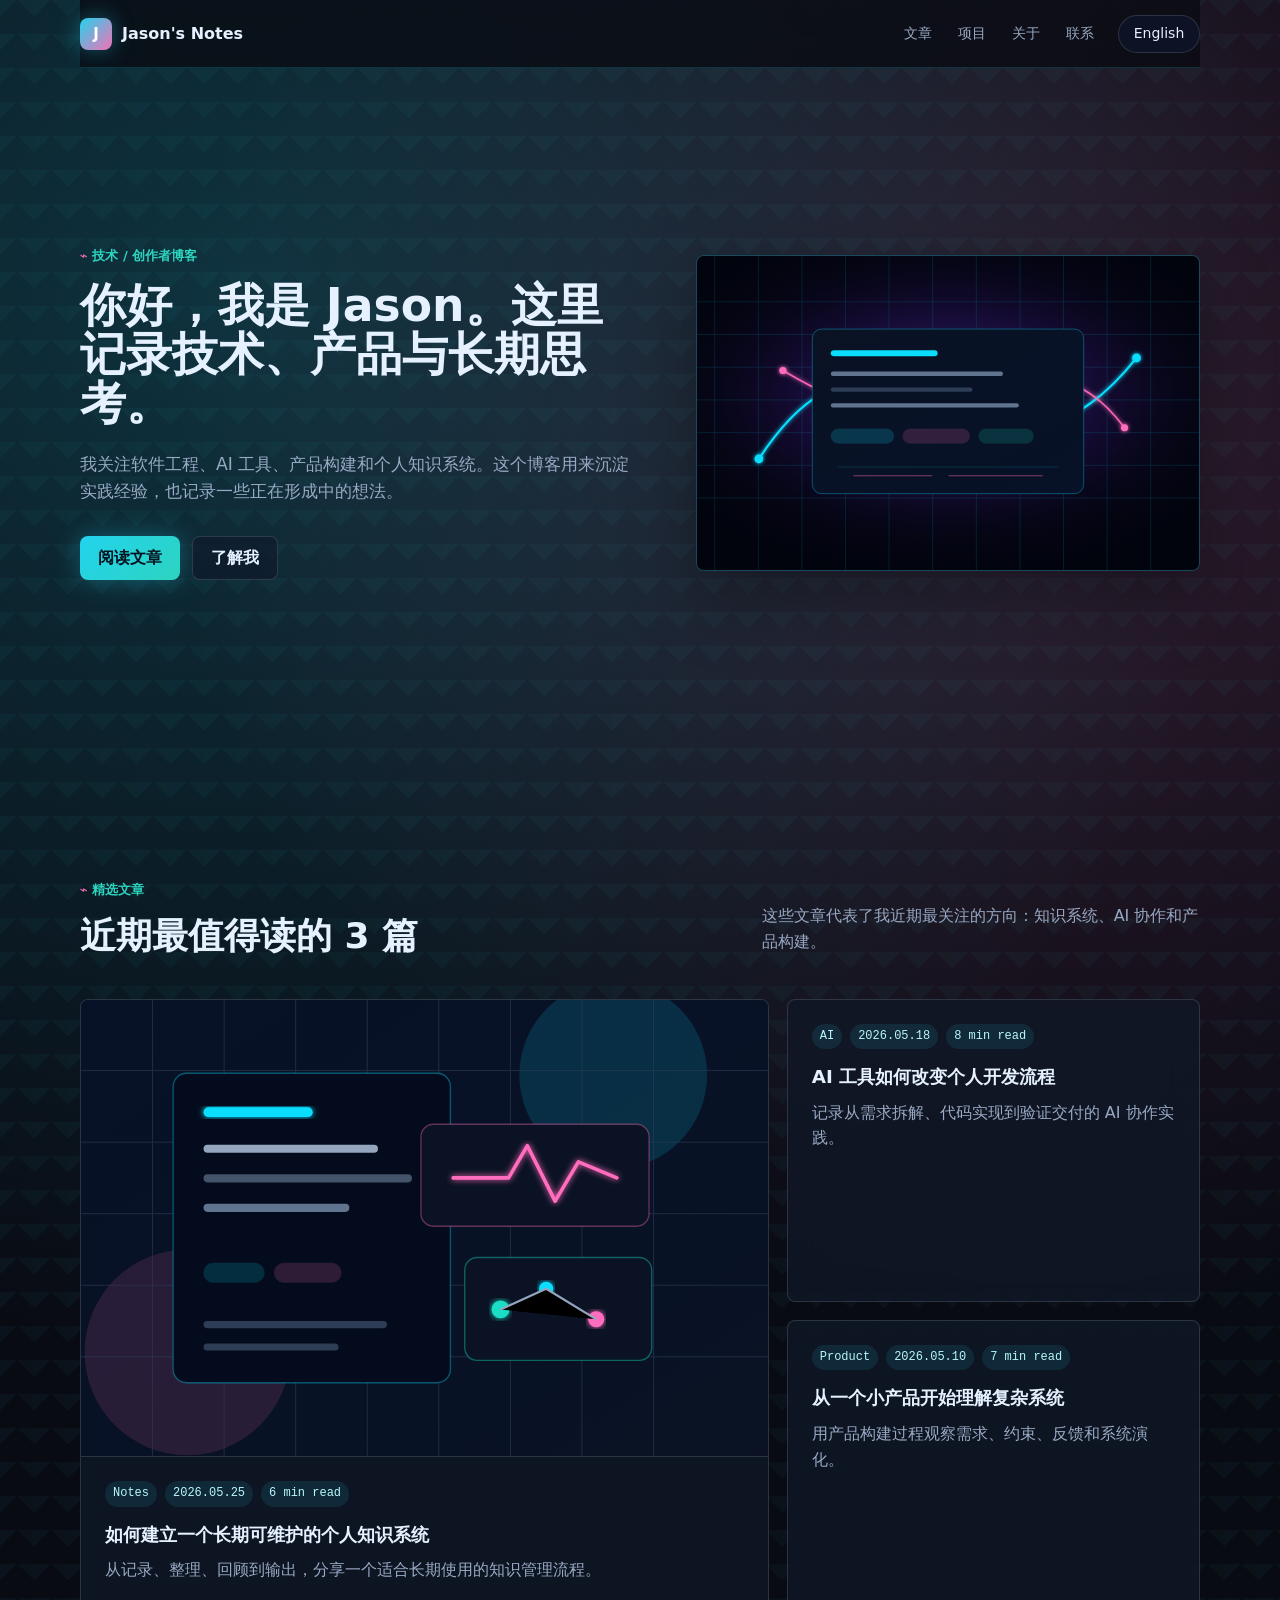
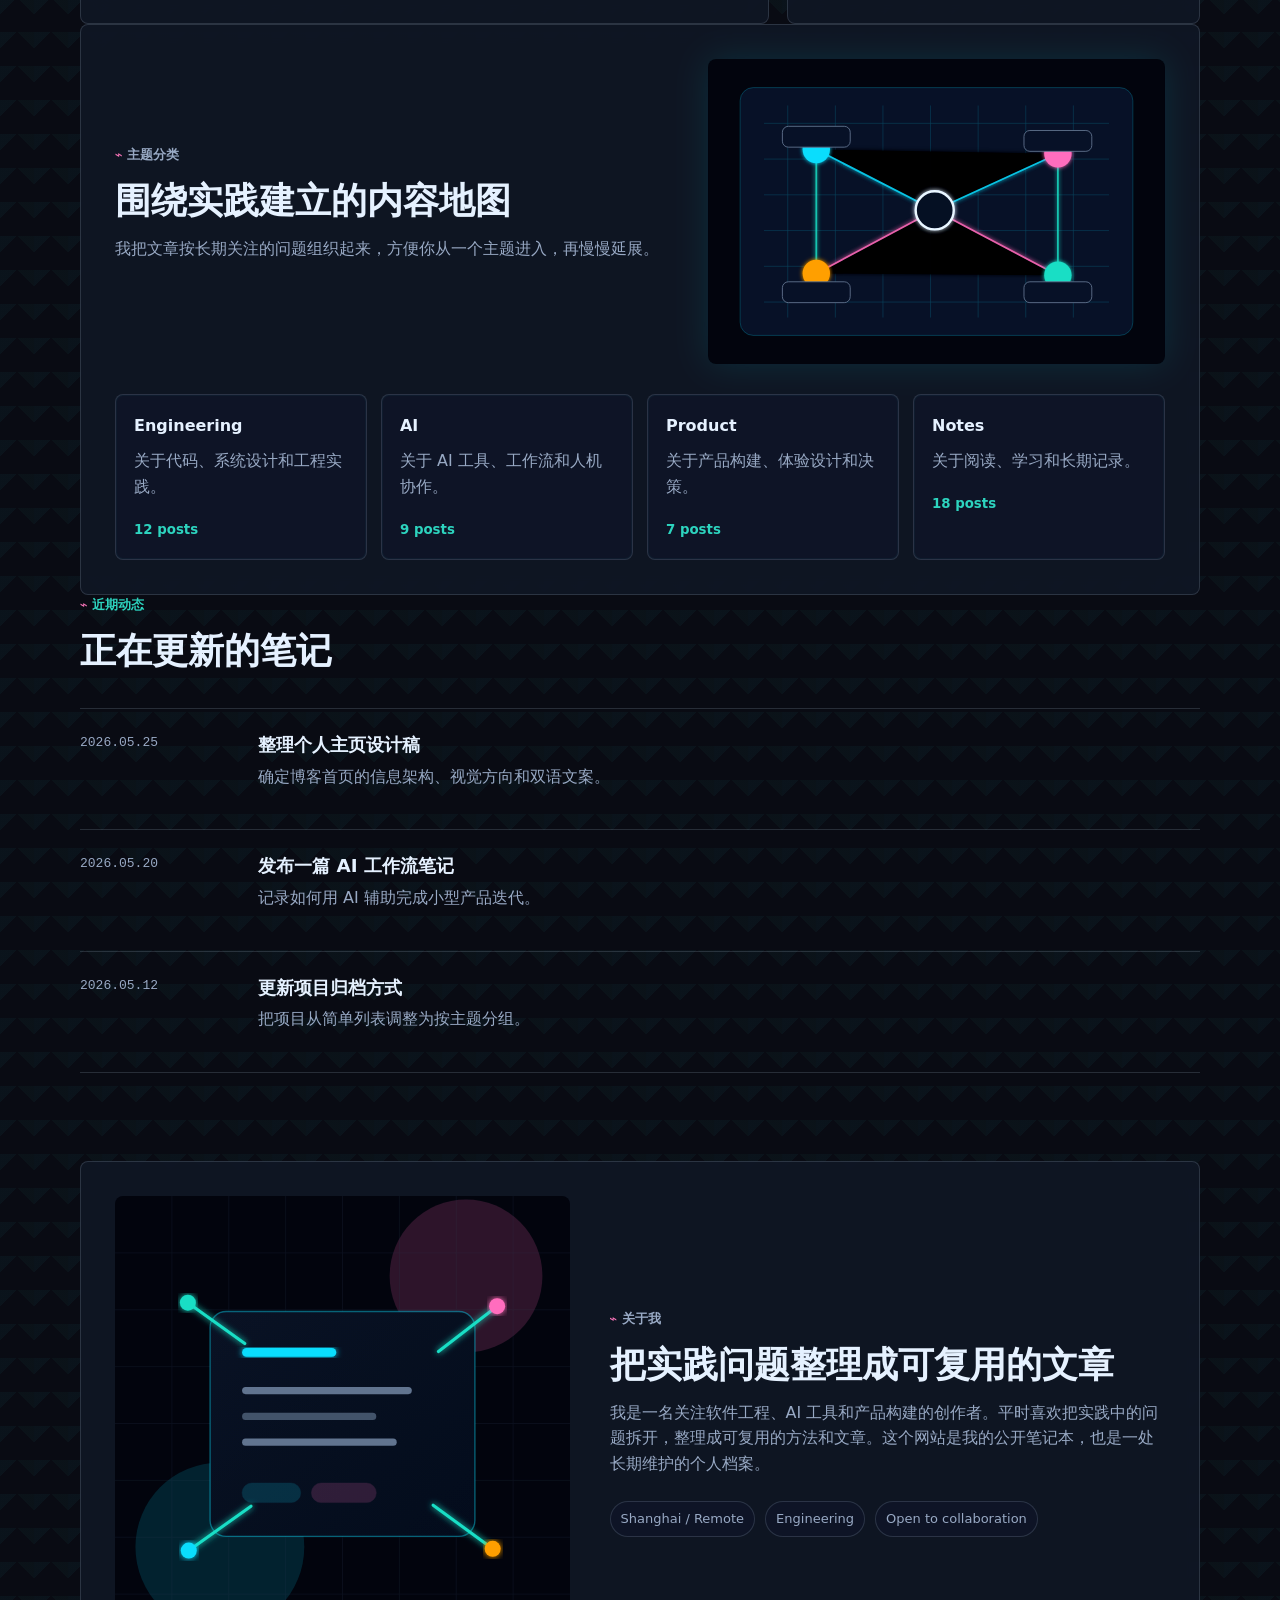
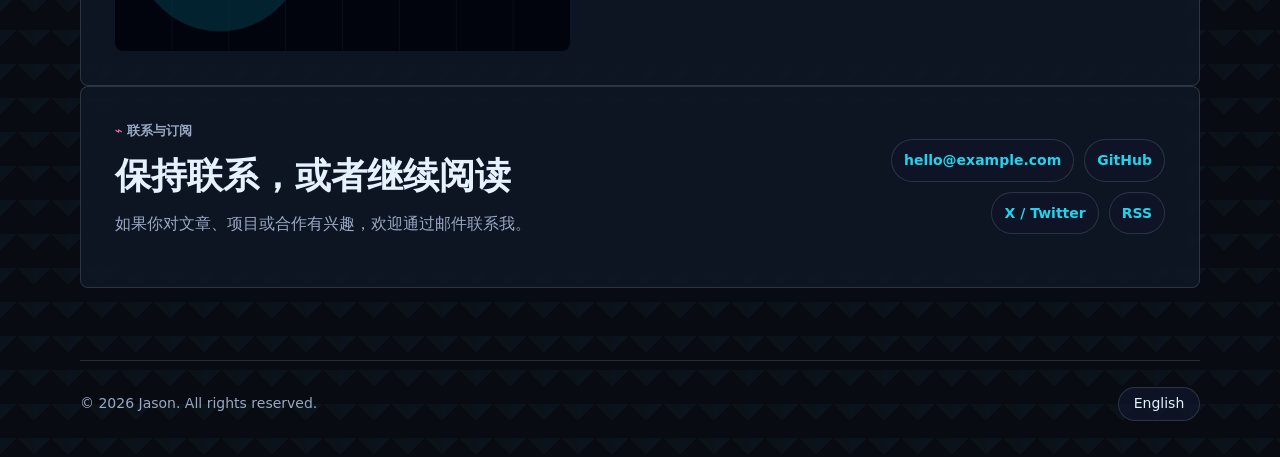
==== index.html @ bfe21d2a "Add personal homepage" ====
<!doctype html>
<html lang="zh-CN">
  <head>
    <meta charset="utf-8" />
    <meta name="viewport" content="width=device-width, initial-scale=1" />
    <title>Jason's Notes | 个人博客</title>
    <meta
      name="description"
      content="Jason's Notes 是一个关于软件工程、AI 工具、产品构建和长期思考的个人博客。"
    />
    <link rel="stylesheet" href="styles.css" />
  </head>
  <body>
    <header class="site-header">
      <a class="brand" href="#top" aria-label="Jason's Notes">
        <span class="brand-mark">J</span>
        <span>Jason's Notes</span>
      </a>

      <nav class="nav" aria-label="Primary navigation">
        <a href="#posts" data-i18n="nav.posts">文章</a>
        <a href="#projects" data-i18n="nav.projects">项目</a>
        <a href="#about" data-i18n="nav.about">关于</a>
        <a href="#contact" data-i18n="nav.contact">联系</a>
      </nav>

      <div class="header-actions">
        <button class="language-switch" type="button" data-language-toggle>English</button>
        <button class="menu-toggle" type="button" aria-label="Open menu" aria-expanded="false" data-menu-toggle>
          <span></span>
          <span></span>
        </button>
      </div>
    </header>

    <main id="top">
      <section class="hero section">
        <div class="hero-copy">
          <p class="eyebrow" data-i18n="hero.eyebrow">技术 / 创作者博客</p>
          <h1 data-i18n="hero.title">你好，我是 Jason。这里记录技术、产品与长期思考。</h1>
          <p class="hero-description" data-i18n="hero.description">
            我关注软件工程、AI 工具、产品构建和个人知识系统。这个博客用来沉淀实践经验，也记录一些正在形成中的想法。
          </p>
          <div class="hero-actions">
            <a class="button primary" href="#posts" data-i18n="hero.primary">阅读文章</a>
            <a class="button secondary" href="#about" data-i18n="hero.secondary">了解我</a>
          </div>
        </div>
        <figure class="hero-media">
          <img src="assets/images/blog-hero.svg" alt="" />
        </figure>
      </section>

      <section class="section section-heading" id="posts">
        <div>
          <p class="eyebrow" data-i18n="posts.eyebrow">精选文章</p>
          <h2 data-i18n="posts.title">近期最值得读的 3 篇</h2>
        </div>
        <p data-i18n="posts.description">
          这些文章代表了我近期最关注的方向：知识系统、AI 协作和产品构建。
        </p>
      </section>

      <section class="featured-grid" aria-label="Featured posts">
        <article class="post-card post-card-large">
          <img src="assets/images/featured-posts.svg" alt="" />
          <div class="post-content">
            <div class="post-meta">
              <span>Notes</span>
              <span>2026.05.25</span>
              <span>6 min read</span>
            </div>
            <h3 data-i18n="post.one.title">如何建立一个长期可维护的个人知识系统</h3>
            <p data-i18n="post.one.description">
              从记录、整理、回顾到输出，分享一个适合长期使用的知识管理流程。
            </p>
          </div>
        </article>

        <article class="post-card">
          <div class="post-content">
            <div class="post-meta">
              <span>AI</span>
              <span>2026.05.18</span>
              <span>8 min read</span>
            </div>
            <h3 data-i18n="post.two.title">AI 工具如何改变个人开发流程</h3>
            <p data-i18n="post.two.description">
              记录从需求拆解、代码实现到验证交付的 AI 协作实践。
            </p>
          </div>
        </article>

        <article class="post-card">
          <div class="post-content">
            <div class="post-meta">
              <span>Product</span>
              <span>2026.05.10</span>
              <span>7 min read</span>
            </div>
            <h3 data-i18n="post.three.title">从一个小产品开始理解复杂系统</h3>
            <p data-i18n="post.three.description">
              用产品构建过程观察需求、约束、反馈和系统演化。
            </p>
          </div>
        </article>
      </section>

      <section class="topics section" id="projects">
        <div class="topics-copy">
          <p class="eyebrow" data-i18n="topics.eyebrow">主题分类</p>
          <h2 data-i18n="topics.title">围绕实践建立的内容地图</h2>
          <p data-i18n="topics.description">
            我把文章按长期关注的问题组织起来，方便你从一个主题进入，再慢慢延展。
          </p>
        </div>
        <img class="topics-visual" src="assets/images/topic-grid.svg" alt="" />
        <div class="topic-list">
          <a class="topic-item" href="#">
            <span>Engineering</span>
            <p data-i18n="topic.engineering">关于代码、系统设计和工程实践。</p>
            <small>12 posts</small>
          </a>
          <a class="topic-item" href="#">
            <span>AI</span>
            <p data-i18n="topic.ai">关于 AI 工具、工作流和人机协作。</p>
            <small>9 posts</small>
          </a>
          <a class="topic-item" href="#">
            <span>Product</span>
            <p data-i18n="topic.product">关于产品构建、体验设计和决策。</p>
            <small>7 posts</small>
          </a>
          <a class="topic-item" href="#">
            <span>Notes</span>
            <p data-i18n="topic.notes">关于阅读、学习和长期记录。</p>
            <small>18 posts</small>
          </a>
        </div>
      </section>

      <section class="updates section">
        <div class="section-heading compact">
          <div>
            <p class="eyebrow" data-i18n="updates.eyebrow">近期动态</p>
            <h2 data-i18n="updates.title">正在更新的笔记</h2>
          </div>
        </div>
        <div class="timeline">
          <article>
            <time>2026.05.25</time>
            <div>
              <h3 data-i18n="update.one.title">整理个人主页设计稿</h3>
              <p data-i18n="update.one.description">确定博客首页的信息架构、视觉方向和双语文案。</p>
            </div>
          </article>
          <article>
            <time>2026.05.20</time>
            <div>
              <h3 data-i18n="update.two.title">发布一篇 AI 工作流笔记</h3>
              <p data-i18n="update.two.description">记录如何用 AI 辅助完成小型产品迭代。</p>
            </div>
          </article>
          <article>
            <time>2026.05.12</time>
            <div>
              <h3 data-i18n="update.three.title">更新项目归档方式</h3>
              <p data-i18n="update.three.description">把项目从简单列表调整为按主题分组。</p>
            </div>
          </article>
        </div>
      </section>

      <section class="about section" id="about">
        <img src="assets/images/about-workspace.svg" alt="" />
        <div class="about-copy">
          <p class="eyebrow" data-i18n="about.eyebrow">关于我</p>
          <h2 data-i18n="about.title">把实践问题整理成可复用的文章</h2>
          <p data-i18n="about.description">
            我是一名关注软件工程、AI 工具和产品构建的创作者。平时喜欢把实践中的问题拆开，整理成可复用的方法和文章。这个网站是我的公开笔记本，也是一处长期维护的个人档案。
          </p>
          <div class="status-list">
            <span>Shanghai / Remote</span>
            <span>Engineering</span>
            <span>Open to collaboration</span>
          </div>
        </div>
      </section>

      <section class="contact section" id="contact">
        <div>
          <p class="eyebrow" data-i18n="contact.eyebrow">联系与订阅</p>
          <h2 data-i18n="contact.title">保持联系，或者继续阅读</h2>
          <p data-i18n="contact.description">
            如果你对文章、项目或合作有兴趣，欢迎通过邮件联系我。
          </p>
        </div>
        <div class="contact-links">
          <a href="mailto:hello@example.com">hello@example.com</a>
          <a href="https://github.com/username">GitHub</a>
          <a href="https://x.com/username">X / Twitter</a>
          <a href="/feed.xml">RSS</a>
        </div>
      </section>
    </main>

    <footer class="site-footer">
      <span>© 2026 Jason. All rights reserved.</span>
      <button class="language-switch footer-language" type="button" data-language-toggle>English</button>
    </footer>

    <script src="script.js"></script>
  </body>
</html>
---- styles.css ----
:root {
  color-scheme: light;
  --bg: #090b13;
  --surface: rgba(17, 24, 39, 0.82);
  --surface-solid: #111827;
  --surface-soft: rgba(20, 184, 166, 0.1);
  --text: #e5f1ff;
  --muted: #98a9c4;
  --line: rgba(148, 163, 184, 0.22);
  --accent: #22d3ee;
  --accent-dark: #06b6d4;
  --teal: #2dd4bf;
  --pink: #f472b6;
  --warm: #f59e0b;
  --shadow: 0 24px 70px rgba(0, 0, 0, 0.34);
  --radius: 8px;
  --container: 1120px;
  font-family: Inter, "SF Pro Text", "PingFang SC", "Microsoft YaHei", "Noto Sans SC", system-ui, sans-serif;
}

* {
  box-sizing: border-box;
}

html {
  scroll-behavior: smooth;
}

body {
  margin: 0;
  background:
    radial-gradient(circle at 18% 8%, rgba(34, 211, 238, 0.2), transparent 30%),
    radial-gradient(circle at 82% 12%, rgba(244, 114, 182, 0.16), transparent 26%),
    linear-gradient(135deg, rgba(34, 211, 238, 0.04) 25%, transparent 25%) 0 0 / 34px 34px,
    linear-gradient(225deg, rgba(45, 212, 191, 0.035) 25%, transparent 25%) 0 0 / 34px 34px,
    var(--bg);
  color: var(--text);
  font-size: 16px;
  line-height: 1.6;
}

a {
  color: inherit;
  text-decoration: none;
}

img {
  display: block;
  max-width: 100%;
}

button {
  font: inherit;
}

.site-header {
  position: sticky;
  top: 0;
  z-index: 20;
  display: flex;
  align-items: center;
  justify-content: space-between;
  gap: 24px;
  width: min(var(--container), calc(100% - 40px));
  min-height: 68px;
  margin: 0 auto;
  background: rgba(9, 11, 19, 0.78);
  border-bottom: 1px solid rgba(34, 211, 238, 0.18);
  backdrop-filter: blur(16px);
}

.brand,
.nav,
.header-actions,
.hero-actions,
.contact-links,
.site-footer,
.status-list {
  display: flex;
  align-items: center;
}

.brand {
  gap: 10px;
  font-weight: 700;
  white-space: nowrap;
}

.brand-mark {
  display: grid;
  width: 32px;
  height: 32px;
  place-items: center;
  color: #fff;
  background: linear-gradient(135deg, var(--accent), var(--pink));
  box-shadow: 0 0 22px rgba(34, 211, 238, 0.38);
  border-radius: 8px;
  font-size: 15px;
}

.nav {
  gap: 26px;
  margin-left: auto;
  color: var(--muted);
  font-size: 14px;
}

.nav a {
  transition: color 0.2s ease;
}

.nav a:hover {
  color: var(--accent);
}

.header-actions {
  gap: 12px;
}

.language-switch,
.menu-toggle {
  border: 1px solid var(--line);
  background: rgba(15, 23, 42, 0.78);
  color: var(--text);
  cursor: pointer;
}

.language-switch {
  min-width: 82px;
  height: 38px;
  padding: 0 14px;
  border-radius: 999px;
  font-size: 14px;
}

.language-switch:hover {
  border-color: var(--accent);
  color: var(--accent);
  box-shadow: 0 0 22px rgba(34, 211, 238, 0.18);
}

.menu-toggle {
  display: none;
  width: 40px;
  height: 38px;
  align-items: center;
  justify-content: center;
  flex-direction: column;
  gap: 5px;
  border-radius: 8px;
}

.menu-toggle span {
  width: 16px;
  height: 2px;
  background: currentColor;
  border-radius: 999px;
}

main {
  width: min(var(--container), calc(100% - 40px));
  margin: 0 auto;
}

.section {
  padding: 88px 0;
}

.hero {
  display: grid;
  grid-template-columns: minmax(0, 1.05fr) minmax(360px, 0.95fr);
  gap: 58px;
  align-items: center;
  min-height: calc(88vh - 68px);
  padding-top: 54px;
}

.eyebrow {
  margin: 0 0 14px;
  color: var(--teal);
  font-size: 13px;
  font-weight: 700;
  letter-spacing: 0;
  text-transform: uppercase;
}

.hero .eyebrow::before,
.section-heading .eyebrow::before,
.topics-copy .eyebrow::before,
.about-copy .eyebrow::before,
.contact .eyebrow::before {
  content: "⌁ ";
  color: var(--pink);
}

h1,
h2,
h3,
p {
  margin-top: 0;
}

h1 {
  max-width: 720px;
  margin-bottom: 22px;
  font-size: clamp(2.15rem, 4.6vw, 2.85rem);
  line-height: 1.08;
  letter-spacing: 0;
}

h2 {
  margin-bottom: 14px;
  font-size: clamp(1.8rem, 4vw, 2.25rem);
  line-height: 1.16;
  letter-spacing: 0;
}

h3 {
  margin-bottom: 10px;
  font-size: 1.15rem;
  line-height: 1.35;
  letter-spacing: 0;
}

.hero-description,
.section-heading > p,
.topics-copy p,
.about-copy p,
.contact p {
  color: var(--muted);
}

.hero-description {
  max-width: 660px;
  margin-bottom: 30px;
  font-size: 1.08rem;
}

.hero-actions {
  gap: 12px;
  flex-wrap: wrap;
}

.button {
  display: inline-flex;
  align-items: center;
  justify-content: center;
  min-height: 44px;
  padding: 0 18px;
  border-radius: 8px;
  font-weight: 700;
}

.button.primary {
  color: #06121f;
  background: linear-gradient(135deg, var(--accent), var(--teal));
  box-shadow: 0 0 26px rgba(34, 211, 238, 0.32);
}

.button.primary:hover {
  background: var(--accent-dark);
}

.button.secondary {
  border: 1px solid var(--line);
  background: rgba(15, 23, 42, 0.62);
}

.hero-media,
.post-card,
.topics,
.about,
.contact {
  border: 1px solid var(--line);
  border-radius: var(--radius);
  background: var(--surface);
  backdrop-filter: blur(18px);
}

.hero-media {
  margin: 0;
  overflow: hidden;
  box-shadow: var(--shadow);
  border-color: rgba(34, 211, 238, 0.26);
}

.hero-media img {
  width: 100%;
  aspect-ratio: 16 / 10;
  object-fit: cover;
}

.hero-media img,
.post-card img,
.topics-visual,
.about img {
  filter: saturate(1.12) contrast(1.06);
}

.section-heading {
  display: grid;
  grid-template-columns: minmax(0, 0.8fr) minmax(260px, 0.55fr);
  gap: 44px;
  align-items: end;
  padding-bottom: 28px;
}

.section-heading.compact {
  display: block;
  padding-top: 0;
  padding-bottom: 22px;
}

.featured-grid {
  display: grid;
  grid-template-columns: minmax(0, 1.25fr) minmax(300px, 0.75fr);
  gap: 18px;
}

.post-card {
  overflow: hidden;
  transition: transform 0.2s ease, box-shadow 0.2s ease, border-color 0.2s ease;
}

.post-card:hover {
  transform: translateY(-2px);
  border-color: rgba(34, 211, 238, 0.42);
  box-shadow: var(--shadow);
}

.post-card-large {
  grid-row: span 2;
}

.post-card img {
  width: 100%;
  aspect-ratio: 3 / 2;
  object-fit: cover;
  border-bottom: 1px solid var(--line);
}

.post-content {
  padding: 24px;
}

.post-meta {
  display: flex;
  flex-wrap: wrap;
  gap: 8px;
  margin-bottom: 16px;
  color: var(--muted);
  font-family: "SFMono-Regular", Menlo, Consolas, monospace;
  font-size: 12px;
}

.post-meta span {
  padding: 3px 8px;
  background: rgba(34, 211, 238, 0.1);
  color: #b8f7ff;
  border-radius: 999px;
}

.post-content p,
.timeline p,
.topic-item p {
  color: var(--muted);
}

.topics {
  display: grid;
  grid-template-columns: 0.8fr 0.65fr;
  gap: 30px;
  padding: 34px;
}

.topics-copy {
  align-self: center;
}

.topics-visual {
  align-self: center;
  width: 100%;
  border-radius: 8px;
  background: var(--surface-soft);
  box-shadow: 0 0 36px rgba(34, 211, 238, 0.12);
}

.topic-list {
  grid-column: 1 / -1;
  display: grid;
  grid-template-columns: repeat(4, minmax(0, 1fr));
  gap: 14px;
}

.topic-item {
  min-height: 164px;
  padding: 18px;
  border: 1px solid var(--line);
  border-radius: 8px;
  background: rgba(15, 23, 42, 0.6);
  box-shadow: inset 0 0 0 1px rgba(34, 211, 238, 0.04);
}

.topic-item span {
  display: block;
  margin-bottom: 10px;
  font-weight: 800;
}

.topic-item small {
  color: var(--teal);
  font-weight: 700;
}

.updates {
  padding-top: 0;
}

.timeline {
  border-top: 1px solid var(--line);
}

.timeline article {
  display: grid;
  grid-template-columns: 150px minmax(0, 1fr);
  gap: 28px;
  padding: 24px 0;
  border-bottom: 1px solid var(--line);
}

.timeline time {
  color: var(--muted);
  font-family: "SFMono-Regular", Menlo, Consolas, monospace;
  font-size: 13px;
}

.timeline h3 {
  margin-bottom: 6px;
}

.about {
  display: grid;
  grid-template-columns: minmax(300px, 0.45fr) minmax(0, 0.55fr);
  gap: 40px;
  align-items: center;
  padding: 34px;
}

.about img {
  width: 100%;
  aspect-ratio: 1 / 1;
  object-fit: cover;
  border-radius: 8px;
}

.status-list {
  gap: 10px;
  flex-wrap: wrap;
  margin-top: 24px;
}

.status-list span {
  padding: 7px 10px;
  color: var(--muted);
  border: 1px solid var(--line);
  border-radius: 999px;
  background: rgba(15, 23, 42, 0.6);
  font-size: 13px;
}

.contact {
  display: grid;
  grid-template-columns: minmax(0, 0.85fr) minmax(260px, 0.45fr);
  gap: 36px;
  align-items: center;
  padding: 34px;
  margin-bottom: 72px;
}

.contact-links {
  justify-content: flex-end;
  flex-wrap: wrap;
  gap: 10px;
}

.contact-links a {
  padding: 9px 12px;
  border: 1px solid var(--line);
  border-radius: 999px;
  background: rgba(15, 23, 42, 0.6);
  color: var(--accent);
  font-weight: 700;
  font-size: 14px;
}

.site-footer {
  justify-content: space-between;
  gap: 16px;
  width: min(var(--container), calc(100% - 40px));
  margin: 0 auto;
  padding: 26px 0 36px;
  color: var(--muted);
  border-top: 1px solid var(--line);
  font-size: 14px;
}

.footer-language {
  height: 34px;
}

@media (max-width: 900px) {
  .site-header {
    width: min(100% - 32px, var(--container));
  }

  .nav {
    position: absolute;
    top: 68px;
    right: 0;
    left: 0;
    display: none;
    flex-direction: column;
    align-items: stretch;
    gap: 0;
    padding: 12px;
    background: var(--surface);
    border: 1px solid var(--line);
    border-radius: 8px;
    box-shadow: var(--shadow);
  }

  .nav.is-open {
    display: flex;
  }

  .nav a {
    padding: 12px;
  }

  .menu-toggle {
    display: flex;
  }

  main,
  .site-footer {
    width: min(100% - 32px, var(--container));
  }

  .hero,
  .section-heading,
  .featured-grid,
  .topics,
  .about,
  .contact {
    grid-template-columns: 1fr;
  }

  .hero {
    gap: 34px;
    min-height: auto;
    padding-top: 44px;
  }

  .section {
    padding: 64px 0;
  }

  .post-card-large {
    grid-row: auto;
  }

  .topic-list {
    grid-template-columns: repeat(2, minmax(0, 1fr));
  }

  .contact-links {
    justify-content: flex-start;
  }
}

@media (max-width: 620px) {
  body {
    font-size: 15px;
  }

  .site-header {
    min-height: 62px;
  }

  .brand span:last-child {
    max-width: 160px;
    overflow: hidden;
    text-overflow: ellipsis;
  }

  .language-switch {
    min-width: 74px;
    padding: 0 10px;
  }

  .section {
    padding: 52px 0;
  }

  .hero {
    padding-top: 34px;
  }

  .hero-actions {
    align-items: stretch;
  }

  .button {
    width: 100%;
  }

  .post-content,
  .topics,
  .about,
  .contact {
    padding: 20px;
  }

  .topic-list {
    grid-template-columns: 1fr;
  }

  .timeline article {
    grid-template-columns: 1fr;
    gap: 8px;
  }

  .site-footer {
    flex-direction: column;
    align-items: flex-start;
  }
}
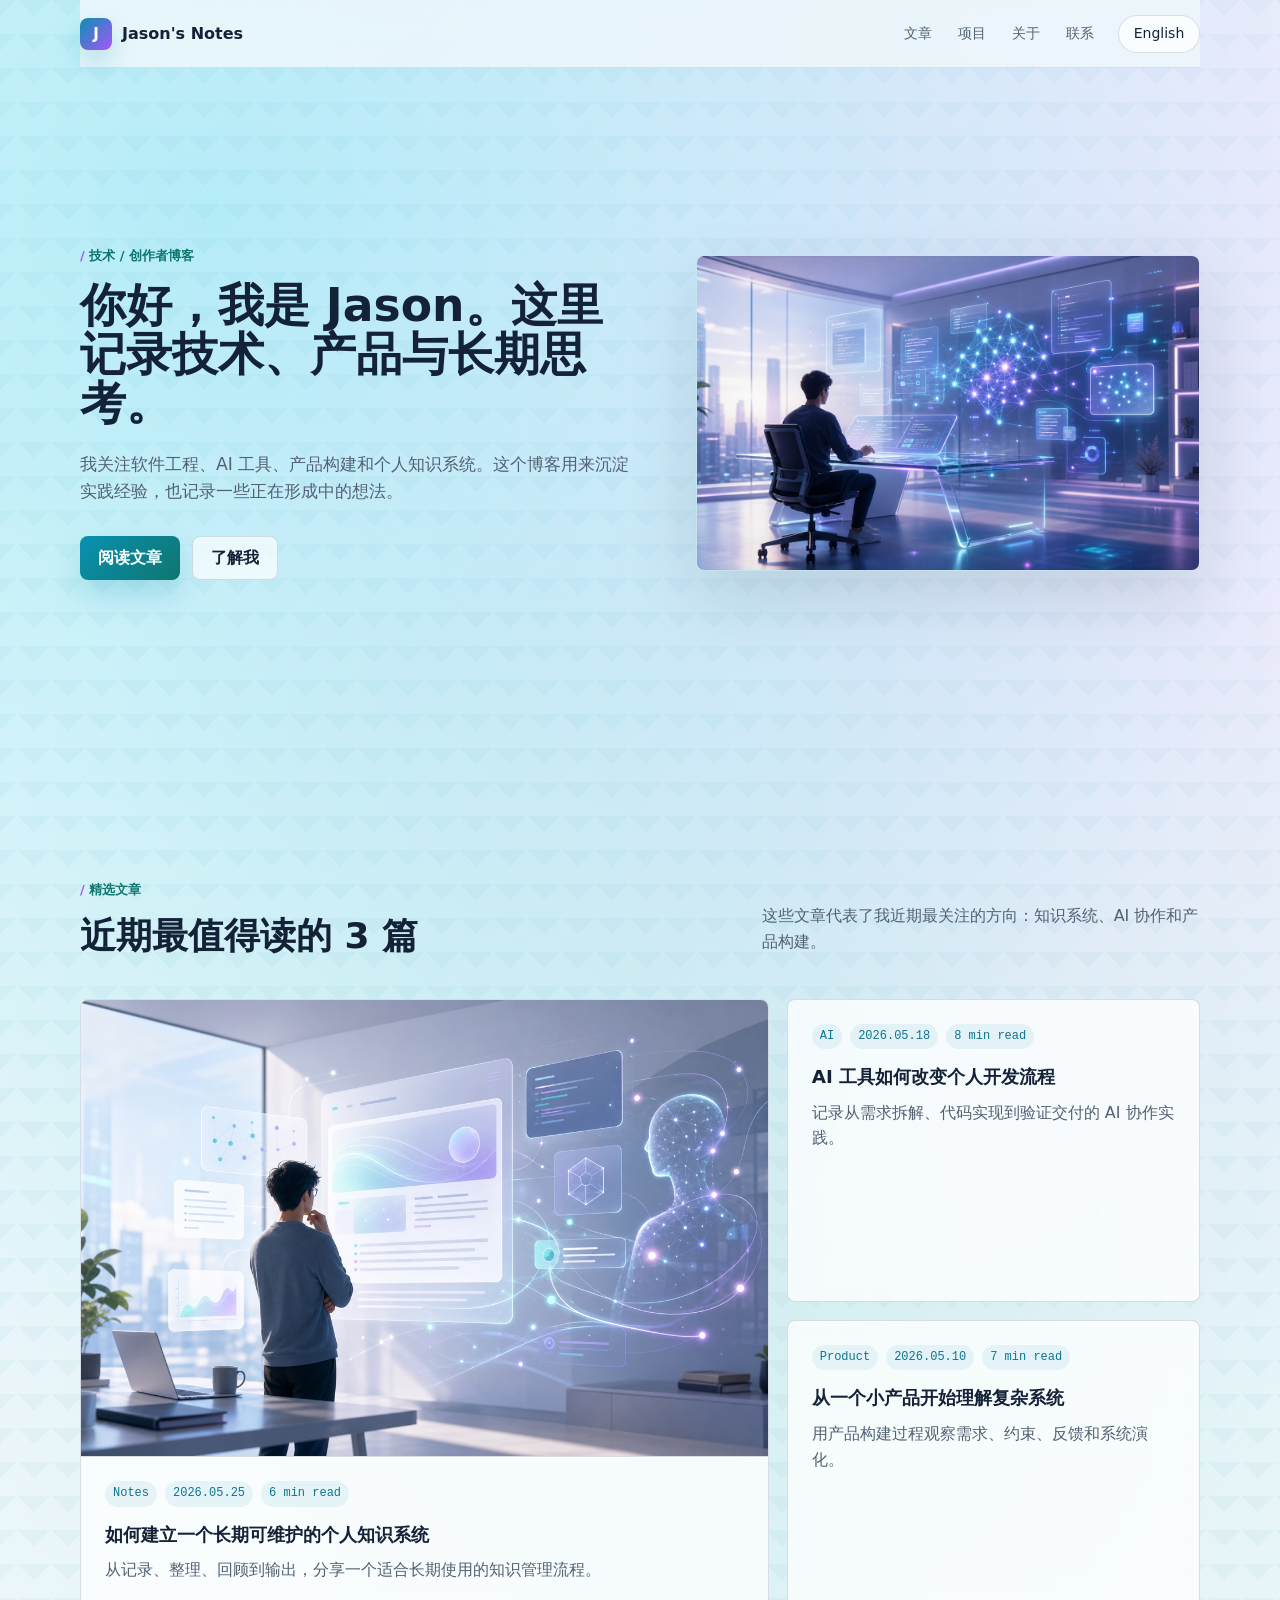
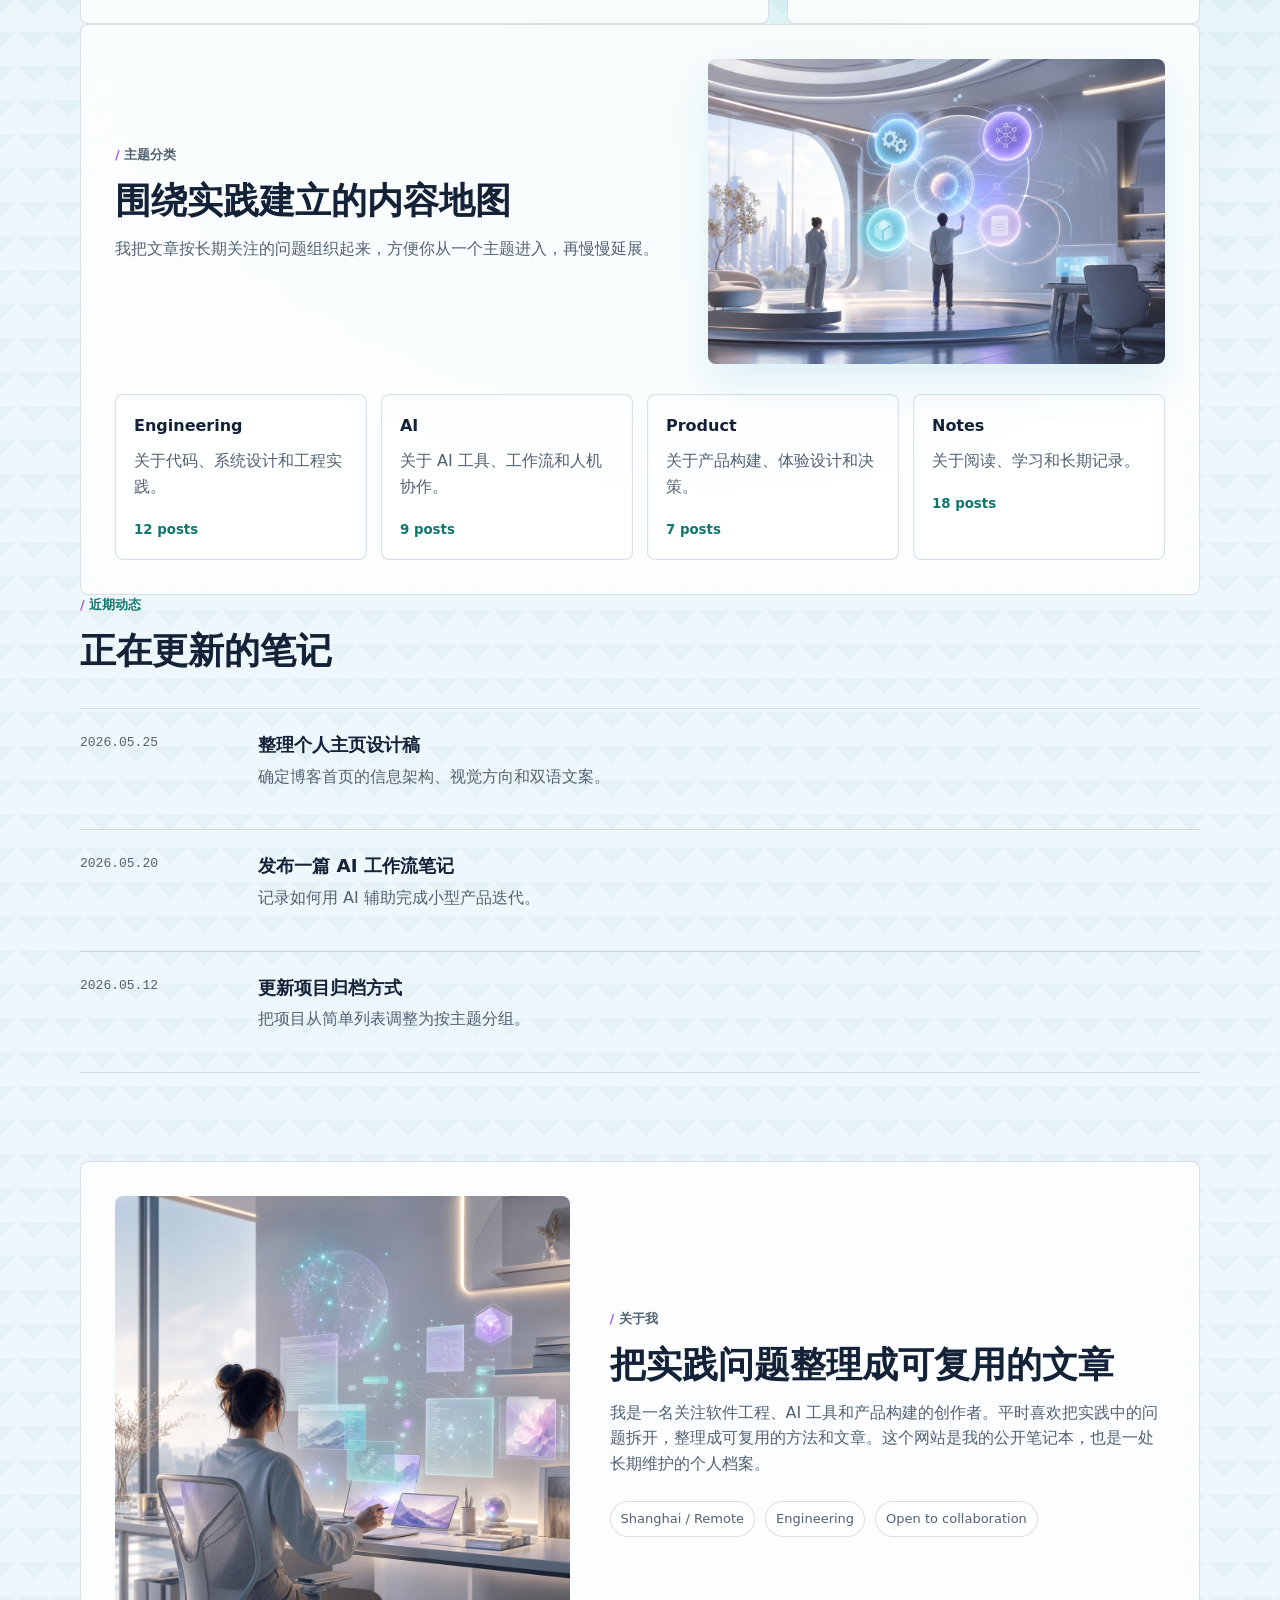
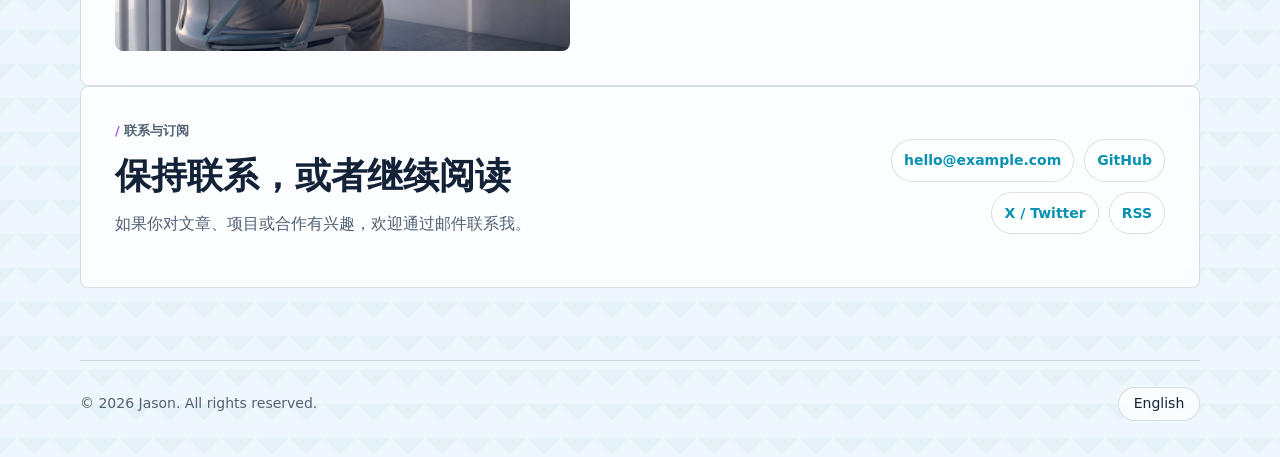
==== commit 7dd18143: "Refresh homepage visuals" ====
--- a/index.html
+++ b/index.html
@@ -47,7 +47,7 @@
           </div>
         </div>
         <figure class="hero-media">
-          <img src="assets/images/blog-hero.svg" alt="" />
+          <img src="assets/images/blog-hero.jpg" alt="" />
         </figure>
       </section>
 
@@ -63,7 +63,7 @@
 
       <section class="featured-grid" aria-label="Featured posts">
         <article class="post-card post-card-large">
-          <img src="assets/images/featured-posts.svg" alt="" />
+          <img src="assets/images/featured-posts.jpg" alt="" />
           <div class="post-content">
             <div class="post-meta">
               <span>Notes</span>
@@ -114,7 +114,7 @@
             我把文章按长期关注的问题组织起来，方便你从一个主题进入，再慢慢延展。
           </p>
         </div>
-        <img class="topics-visual" src="assets/images/topic-grid.svg" alt="" />
+        <img class="topics-visual" src="assets/images/topic-grid.jpg" alt="" />
         <div class="topic-list">
           <a class="topic-item" href="#">
             <span>Engineering</span>
@@ -172,7 +172,7 @@
       </section>
 
       <section class="about section" id="about">
-        <img src="assets/images/about-workspace.svg" alt="" />
+        <img src="assets/images/about-workspace.jpg" alt="" />
         <div class="about-copy">
           <p class="eyebrow" data-i18n="about.eyebrow">关于我</p>
           <h2 data-i18n="about.title">把实践问题整理成可复用的文章</h2>
--- a/styles.css
+++ b/styles.css
@@ -1,18 +1,18 @@
 :root {
   color-scheme: light;
-  --bg: #090b13;
-  --surface: rgba(17, 24, 39, 0.82);
-  --surface-solid: #111827;
-  --surface-soft: rgba(20, 184, 166, 0.1);
-  --text: #e5f1ff;
-  --muted: #98a9c4;
-  --line: rgba(148, 163, 184, 0.22);
-  --accent: #22d3ee;
-  --accent-dark: #06b6d4;
-  --teal: #2dd4bf;
-  --pink: #f472b6;
+  --bg: #eef7fb;
+  --surface: rgba(255, 255, 255, 0.78);
+  --surface-solid: #ffffff;
+  --surface-soft: rgba(14, 165, 233, 0.08);
+  --text: #142238;
+  --muted: #526173;
+  --line: rgba(42, 67, 101, 0.16);
+  --accent: #0891b2;
+  --accent-dark: #0e7490;
+  --teal: #0f766e;
+  --pink: #a855f7;
   --warm: #f59e0b;
-  --shadow: 0 24px 70px rgba(0, 0, 0, 0.34);
+  --shadow: 0 24px 70px rgba(15, 23, 42, 0.12);
   --radius: 8px;
   --container: 1120px;
   font-family: Inter, "SF Pro Text", "PingFang SC", "Microsoft YaHei", "Noto Sans SC", system-ui, sans-serif;
@@ -29,10 +29,11 @@
 body {
   margin: 0;
   background:
-    radial-gradient(circle at 18% 8%, rgba(34, 211, 238, 0.2), transparent 30%),
-    radial-gradient(circle at 82% 12%, rgba(244, 114, 182, 0.16), transparent 26%),
-    linear-gradient(135deg, rgba(34, 211, 238, 0.04) 25%, transparent 25%) 0 0 / 34px 34px,
-    linear-gradient(225deg, rgba(45, 212, 191, 0.035) 25%, transparent 25%) 0 0 / 34px 34px,
+    radial-gradient(circle at 16% 6%, rgba(34, 211, 238, 0.28), transparent 32%),
+    radial-gradient(circle at 86% 10%, rgba(216, 180, 254, 0.26), transparent 30%),
+    radial-gradient(circle at 56% 34%, rgba(20, 184, 166, 0.13), transparent 34%),
+    linear-gradient(135deg, rgba(8, 145, 178, 0.045) 25%, transparent 25%) 0 0 / 34px 34px,
+    linear-gradient(225deg, rgba(15, 118, 110, 0.04) 25%, transparent 25%) 0 0 / 34px 34px,
     var(--bg);
   color: var(--text);
   font-size: 16px;
@@ -64,8 +65,8 @@
   width: min(var(--container), calc(100% - 40px));
   min-height: 68px;
   margin: 0 auto;
-  background: rgba(9, 11, 19, 0.78);
-  border-bottom: 1px solid rgba(34, 211, 238, 0.18);
+  background: rgba(238, 247, 251, 0.86);
+  border-bottom: 1px solid rgba(8, 145, 178, 0.16);
   backdrop-filter: blur(16px);
 }
 
@@ -93,7 +94,7 @@
   place-items: center;
   color: #fff;
   background: linear-gradient(135deg, var(--accent), var(--pink));
-  box-shadow: 0 0 22px rgba(34, 211, 238, 0.38);
+  box-shadow: 0 12px 24px rgba(8, 145, 178, 0.22);
   border-radius: 8px;
   font-size: 15px;
 }
@@ -120,7 +121,7 @@
 .language-switch,
 .menu-toggle {
   border: 1px solid var(--line);
-  background: rgba(15, 23, 42, 0.78);
+  background: rgba(255, 255, 255, 0.72);
   color: var(--text);
   cursor: pointer;
 }
@@ -136,7 +137,7 @@
 .language-switch:hover {
   border-color: var(--accent);
   color: var(--accent);
-  box-shadow: 0 0 22px rgba(34, 211, 238, 0.18);
+  box-shadow: 0 10px 24px rgba(8, 145, 178, 0.14);
 }
 
 .menu-toggle {
@@ -189,7 +190,7 @@
 .topics-copy .eyebrow::before,
 .about-copy .eyebrow::before,
 .contact .eyebrow::before {
-  content: "⌁ ";
+  content: "/ ";
   color: var(--pink);
 }
 
@@ -252,9 +253,9 @@
 }
 
 .button.primary {
-  color: #06121f;
+  color: #ffffff;
   background: linear-gradient(135deg, var(--accent), var(--teal));
-  box-shadow: 0 0 26px rgba(34, 211, 238, 0.32);
+  box-shadow: 0 14px 30px rgba(8, 145, 178, 0.22);
 }
 
 .button.primary:hover {
@@ -263,7 +264,7 @@
 
 .button.secondary {
   border: 1px solid var(--line);
-  background: rgba(15, 23, 42, 0.62);
+  background: rgba(255, 255, 255, 0.68);
 }
 
 .hero-media,
@@ -281,7 +282,7 @@
   margin: 0;
   overflow: hidden;
   box-shadow: var(--shadow);
-  border-color: rgba(34, 211, 238, 0.26);
+  border-color: rgba(8, 145, 178, 0.2);
 }
 
 .hero-media img {
@@ -294,7 +295,7 @@
 .post-card img,
 .topics-visual,
 .about img {
-  filter: saturate(1.12) contrast(1.06);
+  filter: saturate(1.04) contrast(1.01);
 }
 
 .section-heading {
@@ -324,7 +325,7 @@
 
 .post-card:hover {
   transform: translateY(-2px);
-  border-color: rgba(34, 211, 238, 0.42);
+  border-color: rgba(8, 145, 178, 0.28);
   box-shadow: var(--shadow);
 }
 
@@ -355,8 +356,8 @@
 
 .post-meta span {
   padding: 3px 8px;
-  background: rgba(34, 211, 238, 0.1);
-  color: #b8f7ff;
+  background: rgba(8, 145, 178, 0.08);
+  color: var(--accent-dark);
   border-radius: 999px;
 }
 
@@ -382,7 +383,7 @@
   width: 100%;
   border-radius: 8px;
   background: var(--surface-soft);
-  box-shadow: 0 0 36px rgba(34, 211, 238, 0.12);
+  box-shadow: 0 18px 42px rgba(8, 145, 178, 0.12);
 }
 
 .topic-list {
@@ -397,8 +398,8 @@
   padding: 18px;
   border: 1px solid var(--line);
   border-radius: 8px;
-  background: rgba(15, 23, 42, 0.6);
-  box-shadow: inset 0 0 0 1px rgba(34, 211, 238, 0.04);
+  background: rgba(255, 255, 255, 0.58);
+  box-shadow: inset 0 0 0 1px rgba(8, 145, 178, 0.04);
 }
 
 .topic-item span {
@@ -464,7 +465,7 @@
   color: var(--muted);
   border: 1px solid var(--line);
   border-radius: 999px;
-  background: rgba(15, 23, 42, 0.6);
+  background: rgba(255, 255, 255, 0.62);
   font-size: 13px;
 }
 
@@ -487,7 +488,7 @@
   padding: 9px 12px;
   border: 1px solid var(--line);
   border-radius: 999px;
-  background: rgba(15, 23, 42, 0.6);
+  background: rgba(255, 255, 255, 0.62);
   color: var(--accent);
   font-weight: 700;
   font-size: 14px;
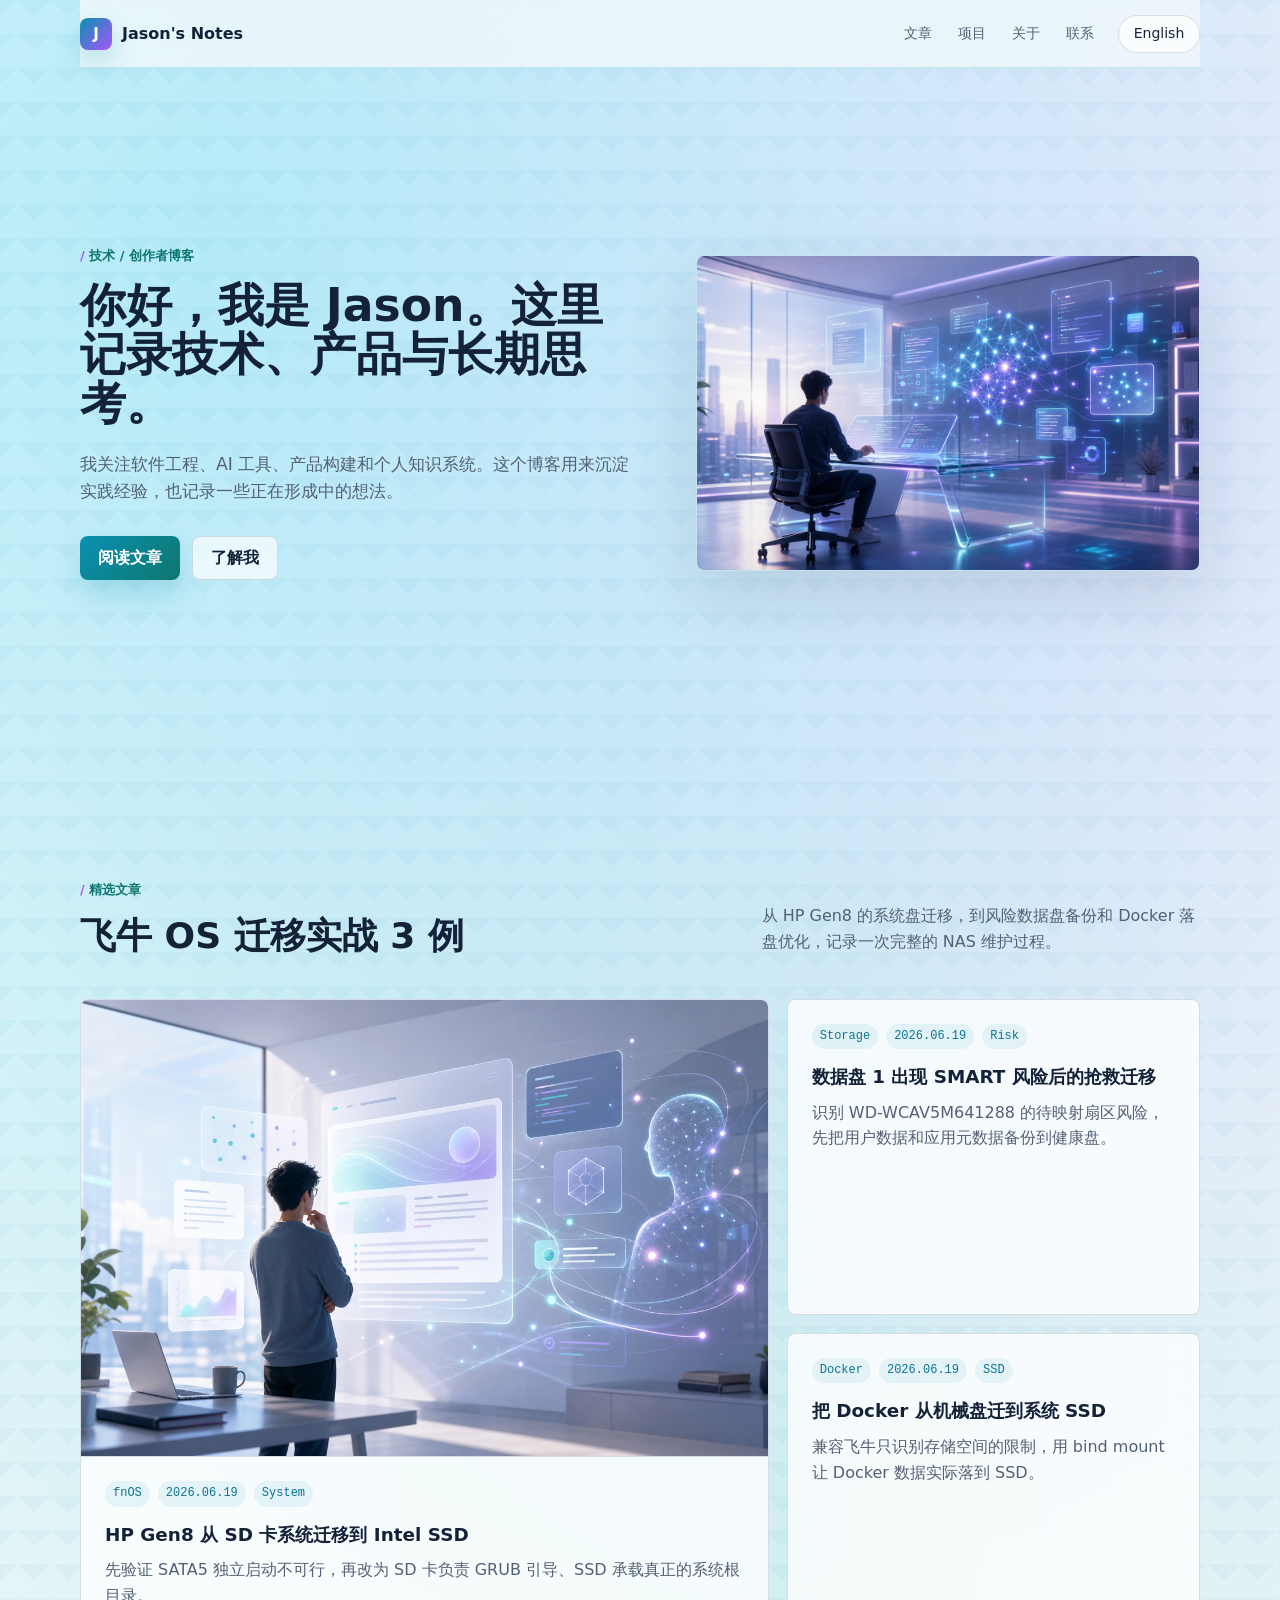
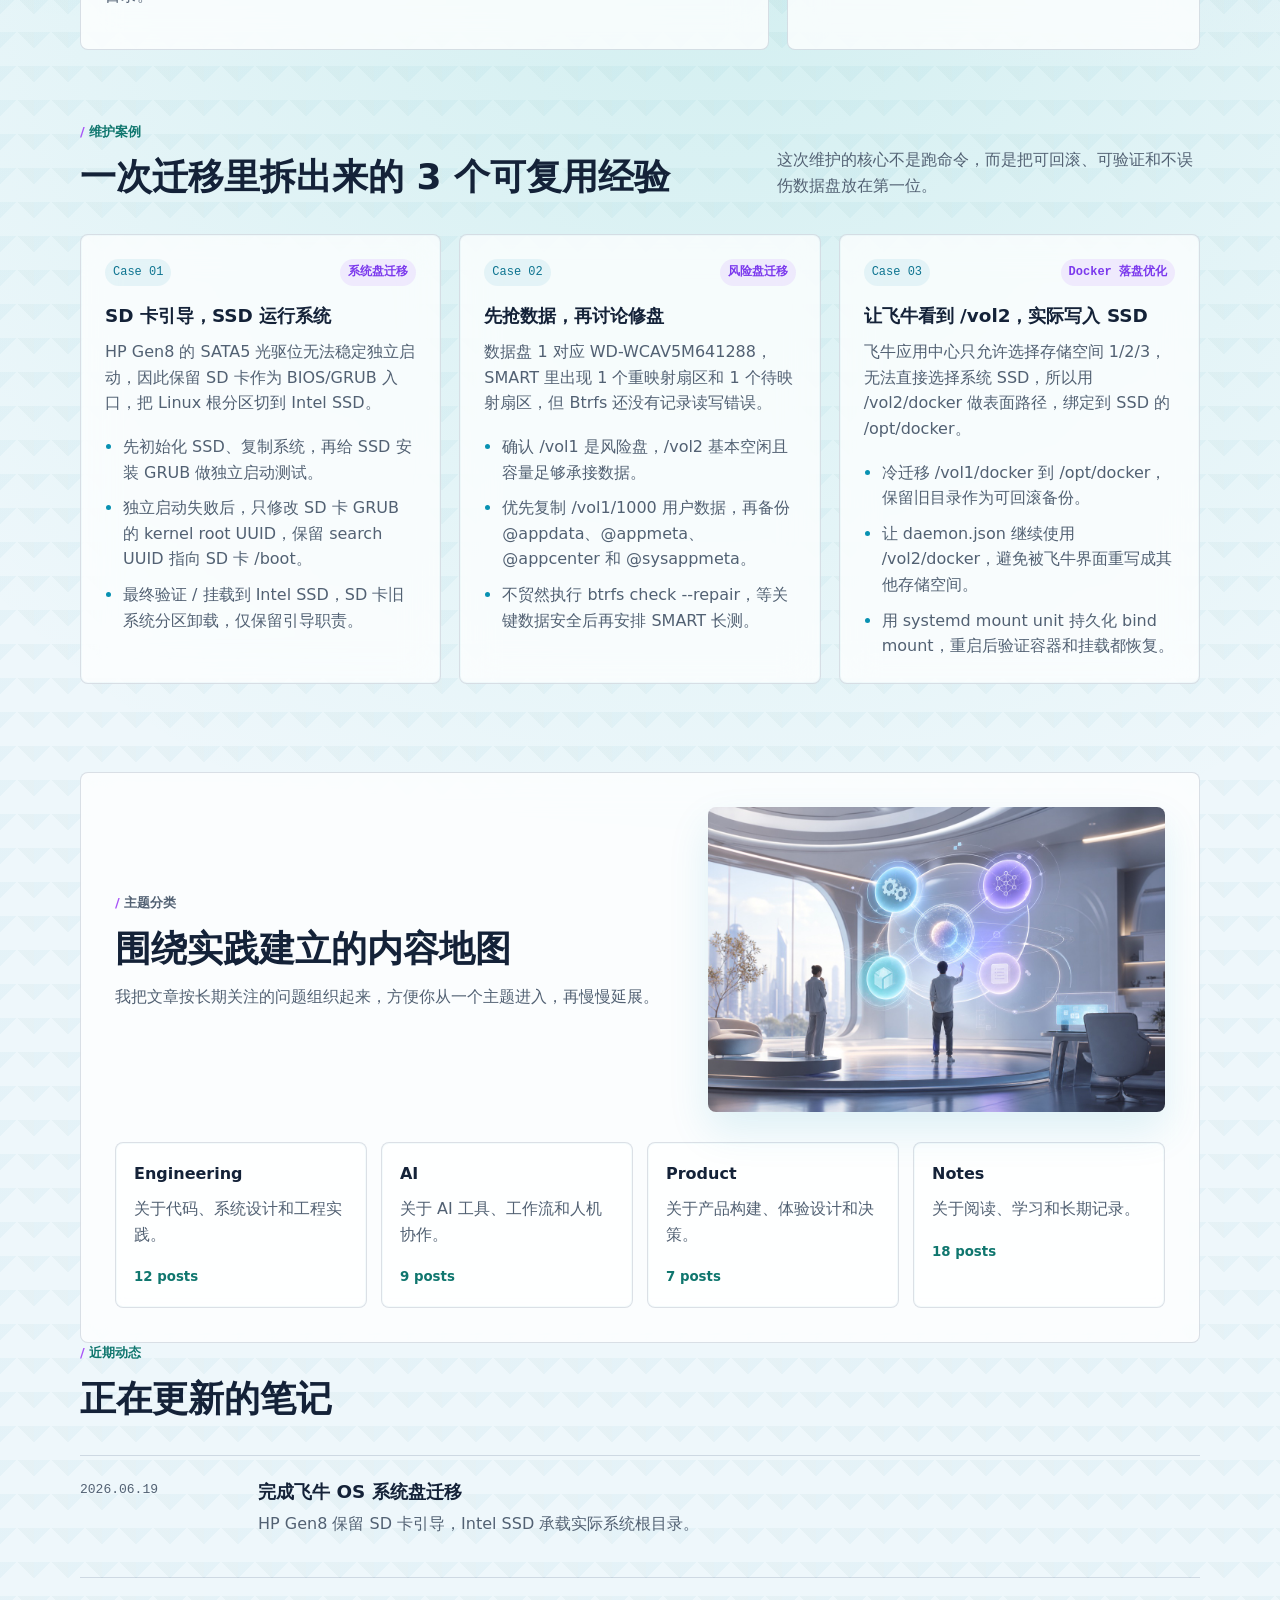
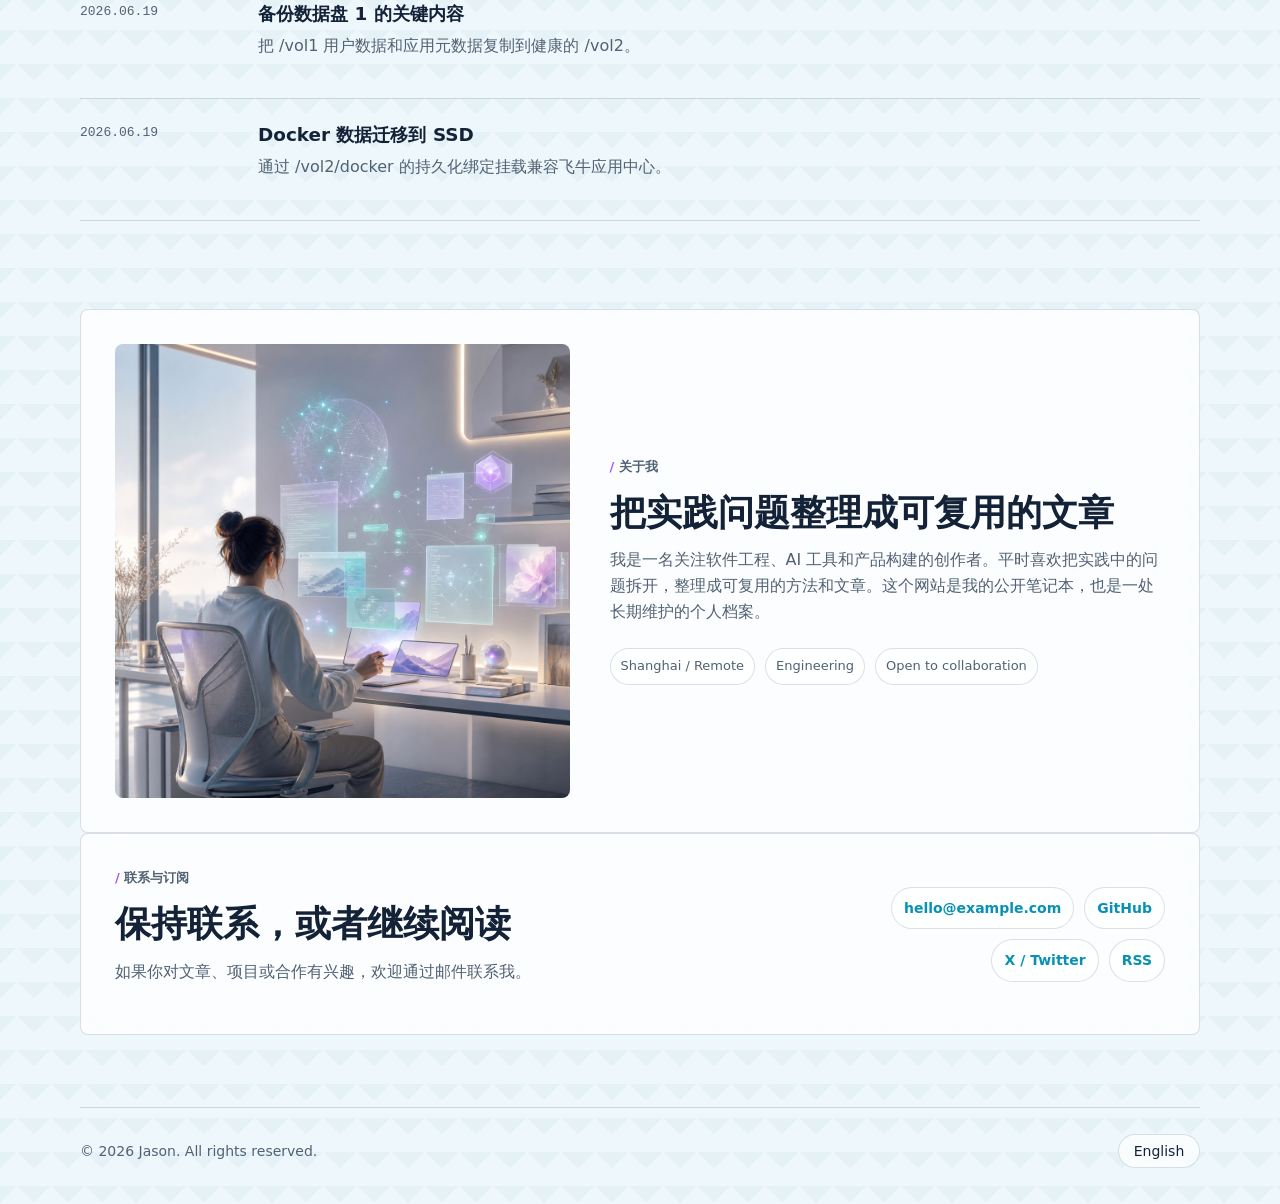
==== commit 03d8dcf1: "Add fnOS migration case notes" ====
--- a/index.html
+++ b/index.html
@@ -54,10 +54,10 @@
       <section class="section section-heading" id="posts">
         <div>
           <p class="eyebrow" data-i18n="posts.eyebrow">精选文章</p>
-          <h2 data-i18n="posts.title">近期最值得读的 3 篇</h2>
+          <h2 data-i18n="posts.title">飞牛 OS 迁移实战 3 例</h2>
         </div>
         <p data-i18n="posts.description">
-          这些文章代表了我近期最关注的方向：知识系统、AI 协作和产品构建。
+          从 HP Gen8 的系统盘迁移，到风险数据盘备份和 Docker 落盘优化，记录一次完整的 NAS 维护过程。
         </p>
       </section>
 
@@ -66,13 +66,13 @@
           <img src="assets/images/featured-posts.jpg" alt="" />
           <div class="post-content">
             <div class="post-meta">
-              <span>Notes</span>
-              <span>2026.05.25</span>
-              <span>6 min read</span>
-            </div>
-            <h3 data-i18n="post.one.title">如何建立一个长期可维护的个人知识系统</h3>
+              <span>fnOS</span>
+              <span>2026.06.19</span>
+              <span>System</span>
+            </div>
+            <h3 data-i18n="post.one.title">HP Gen8 从 SD 卡系统迁移到 Intel SSD</h3>
             <p data-i18n="post.one.description">
-              从记录、整理、回顾到输出，分享一个适合长期使用的知识管理流程。
+              先验证 SATA5 独立启动不可行，再改为 SD 卡负责 GRUB 引导、SSD 承载真正的系统根目录。
             </p>
           </div>
         </article>
@@ -80,13 +80,13 @@
         <article class="post-card">
           <div class="post-content">
             <div class="post-meta">
-              <span>AI</span>
-              <span>2026.05.18</span>
-              <span>8 min read</span>
-            </div>
-            <h3 data-i18n="post.two.title">AI 工具如何改变个人开发流程</h3>
+              <span>Storage</span>
+              <span>2026.06.19</span>
+              <span>Risk</span>
+            </div>
+            <h3 data-i18n="post.two.title">数据盘 1 出现 SMART 风险后的抢救迁移</h3>
             <p data-i18n="post.two.description">
-              记录从需求拆解、代码实现到验证交付的 AI 协作实践。
+              识别 WD-WCAV5M641288 的待映射扇区风险，先把用户数据和应用元数据备份到健康盘。
             </p>
           </div>
         </article>
@@ -94,16 +94,78 @@
         <article class="post-card">
           <div class="post-content">
             <div class="post-meta">
-              <span>Product</span>
-              <span>2026.05.10</span>
-              <span>7 min read</span>
-            </div>
-            <h3 data-i18n="post.three.title">从一个小产品开始理解复杂系统</h3>
+              <span>Docker</span>
+              <span>2026.06.19</span>
+              <span>SSD</span>
+            </div>
+            <h3 data-i18n="post.three.title">把 Docker 从机械盘迁到系统 SSD</h3>
             <p data-i18n="post.three.description">
-              用产品构建过程观察需求、约束、反馈和系统演化。
+              兼容飞牛只识别存储空间的限制，用 bind mount 让 Docker 数据实际落到 SSD。
             </p>
           </div>
         </article>
+      </section>
+
+      <section class="case-notes section" aria-label="fnOS migration case notes">
+        <div class="section-heading compact">
+          <div>
+            <p class="eyebrow" data-i18n="cases.eyebrow">维护案例</p>
+            <h2 data-i18n="cases.title">一次迁移里拆出来的 3 个可复用经验</h2>
+          </div>
+          <p data-i18n="cases.description">
+            这次维护的核心不是跑命令，而是把可回滚、可验证和不误伤数据盘放在第一位。
+          </p>
+        </div>
+
+        <div class="case-grid">
+          <article class="case-card">
+            <div class="case-kicker">
+              <span>Case 01</span>
+              <strong data-i18n="case.one.tag">系统盘迁移</strong>
+            </div>
+            <h3 data-i18n="case.one.title">SD 卡引导，SSD 运行系统</h3>
+            <p data-i18n="case.one.summary">
+              HP Gen8 的 SATA5 光驱位无法稳定独立启动，因此保留 SD 卡作为 BIOS/GRUB 入口，把 Linux 根分区切到 Intel SSD。
+            </p>
+            <ul class="case-points">
+              <li data-i18n="case.one.point1">先初始化 SSD、复制系统，再给 SSD 安装 GRUB 做独立启动测试。</li>
+              <li data-i18n="case.one.point2">独立启动失败后，只修改 SD 卡 GRUB 的 kernel root UUID，保留 search UUID 指向 SD 卡 /boot。</li>
+              <li data-i18n="case.one.point3">最终验证 / 挂载到 Intel SSD，SD 卡旧系统分区卸载，仅保留引导职责。</li>
+            </ul>
+          </article>
+
+          <article class="case-card">
+            <div class="case-kicker">
+              <span>Case 02</span>
+              <strong data-i18n="case.two.tag">风险盘迁移</strong>
+            </div>
+            <h3 data-i18n="case.two.title">先抢数据，再讨论修盘</h3>
+            <p data-i18n="case.two.summary">
+              数据盘 1 对应 WD-WCAV5M641288，SMART 里出现 1 个重映射扇区和 1 个待映射扇区，但 Btrfs 还没有记录读写错误。
+            </p>
+            <ul class="case-points">
+              <li data-i18n="case.two.point1">确认 /vol1 是风险盘，/vol2 基本空闲且容量足够承接数据。</li>
+              <li data-i18n="case.two.point2">优先复制 /vol1/1000 用户数据，再备份 @appdata、@appmeta、@appcenter 和 @sysappmeta。</li>
+              <li data-i18n="case.two.point3">不贸然执行 btrfs check --repair，等关键数据安全后再安排 SMART 长测。</li>
+            </ul>
+          </article>
+
+          <article class="case-card">
+            <div class="case-kicker">
+              <span>Case 03</span>
+              <strong data-i18n="case.three.tag">Docker 落盘优化</strong>
+            </div>
+            <h3 data-i18n="case.three.title">让飞牛看到 /vol2，实际写入 SSD</h3>
+            <p data-i18n="case.three.summary">
+              飞牛应用中心只允许选择存储空间 1/2/3，无法直接选择系统 SSD，所以用 /vol2/docker 做表面路径，绑定到 SSD 的 /opt/docker。
+            </p>
+            <ul class="case-points">
+              <li data-i18n="case.three.point1">冷迁移 /vol1/docker 到 /opt/docker，保留旧目录作为可回滚备份。</li>
+              <li data-i18n="case.three.point2">让 daemon.json 继续使用 /vol2/docker，避免被飞牛界面重写成其他存储空间。</li>
+              <li data-i18n="case.three.point3">用 systemd mount unit 持久化 bind mount，重启后验证容器和挂载都恢复。</li>
+            </ul>
+          </article>
+        </div>
       </section>
 
       <section class="topics section" id="projects">
@@ -148,24 +210,24 @@
         </div>
         <div class="timeline">
           <article>
-            <time>2026.05.25</time>
+            <time>2026.06.19</time>
             <div>
-              <h3 data-i18n="update.one.title">整理个人主页设计稿</h3>
-              <p data-i18n="update.one.description">确定博客首页的信息架构、视觉方向和双语文案。</p>
+              <h3 data-i18n="update.one.title">完成飞牛 OS 系统盘迁移</h3>
+              <p data-i18n="update.one.description">HP Gen8 保留 SD 卡引导，Intel SSD 承载实际系统根目录。</p>
             </div>
           </article>
           <article>
-            <time>2026.05.20</time>
+            <time>2026.06.19</time>
             <div>
-              <h3 data-i18n="update.two.title">发布一篇 AI 工作流笔记</h3>
-              <p data-i18n="update.two.description">记录如何用 AI 辅助完成小型产品迭代。</p>
+              <h3 data-i18n="update.two.title">备份数据盘 1 的关键内容</h3>
+              <p data-i18n="update.two.description">把 /vol1 用户数据和应用元数据复制到健康的 /vol2。</p>
             </div>
           </article>
           <article>
-            <time>2026.05.12</time>
+            <time>2026.06.19</time>
             <div>
-              <h3 data-i18n="update.three.title">更新项目归档方式</h3>
-              <p data-i18n="update.three.description">把项目从简单列表调整为按主题分组。</p>
+              <h3 data-i18n="update.three.title">Docker 数据迁移到 SSD</h3>
+              <p data-i18n="update.three.description">通过 /vol2/docker 的持久化绑定挂载兼容飞牛应用中心。</p>
             </div>
           </article>
         </div>
--- a/styles.css
+++ b/styles.css
@@ -363,8 +363,77 @@
 
 .post-content p,
 .timeline p,
-.topic-item p {
-  color: var(--muted);
+.topic-item p,
+.case-card p,
+.case-points {
+  color: var(--muted);
+}
+
+.case-notes {
+  padding-top: 72px;
+}
+
+.case-notes .section-heading.compact {
+  display: grid;
+  grid-template-columns: minmax(0, 0.78fr) minmax(260px, 0.5fr);
+  gap: 36px;
+  align-items: end;
+}
+
+.case-notes .section-heading.compact > p {
+  margin-bottom: 14px;
+  color: var(--muted);
+}
+
+.case-grid {
+  display: grid;
+  grid-template-columns: repeat(3, minmax(0, 1fr));
+  gap: 18px;
+}
+
+.case-card {
+  min-height: 100%;
+  padding: 24px;
+  border: 1px solid var(--line);
+  border-radius: var(--radius);
+  background: rgba(255, 255, 255, 0.74);
+  backdrop-filter: blur(18px);
+  box-shadow: inset 0 0 0 1px rgba(8, 145, 178, 0.04);
+}
+
+.case-kicker {
+  display: flex;
+  align-items: center;
+  justify-content: space-between;
+  gap: 12px;
+  margin-bottom: 18px;
+  color: var(--muted);
+  font-family: "SFMono-Regular", Menlo, Consolas, monospace;
+  font-size: 12px;
+}
+
+.case-kicker span,
+.case-kicker strong {
+  padding: 4px 8px;
+  border-radius: 999px;
+  background: rgba(8, 145, 178, 0.08);
+  color: var(--accent-dark);
+}
+
+.case-kicker strong {
+  background: rgba(168, 85, 247, 0.1);
+  color: #7c3aed;
+}
+
+.case-points {
+  display: grid;
+  gap: 10px;
+  margin: 18px 0 0;
+  padding-left: 18px;
+}
+
+.case-points li::marker {
+  color: var(--accent);
 }
 
 .topics {
@@ -550,6 +619,8 @@
   .hero,
   .section-heading,
   .featured-grid,
+  .case-notes .section-heading.compact,
+  .case-grid,
   .topics,
   .about,
   .contact {
@@ -616,6 +687,7 @@
   }
 
   .post-content,
+  .case-card,
   .topics,
   .about,
   .contact {
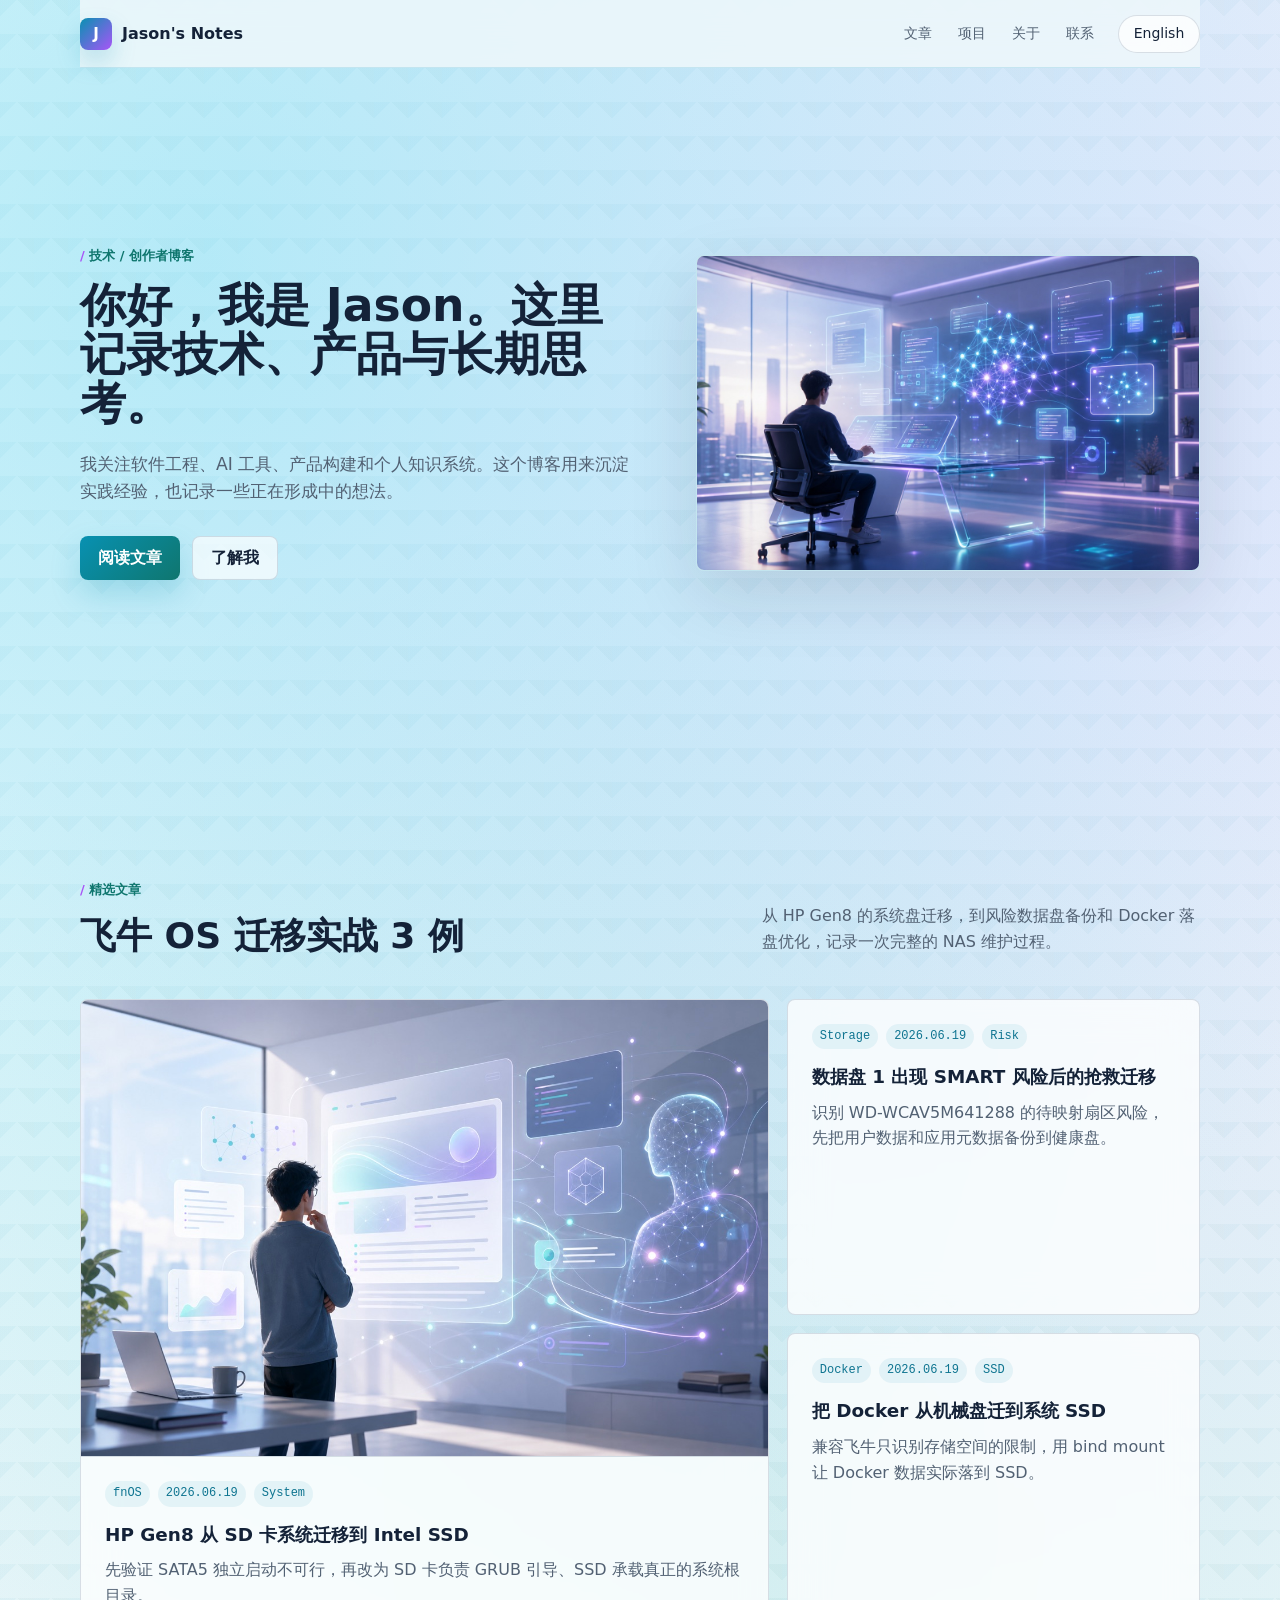
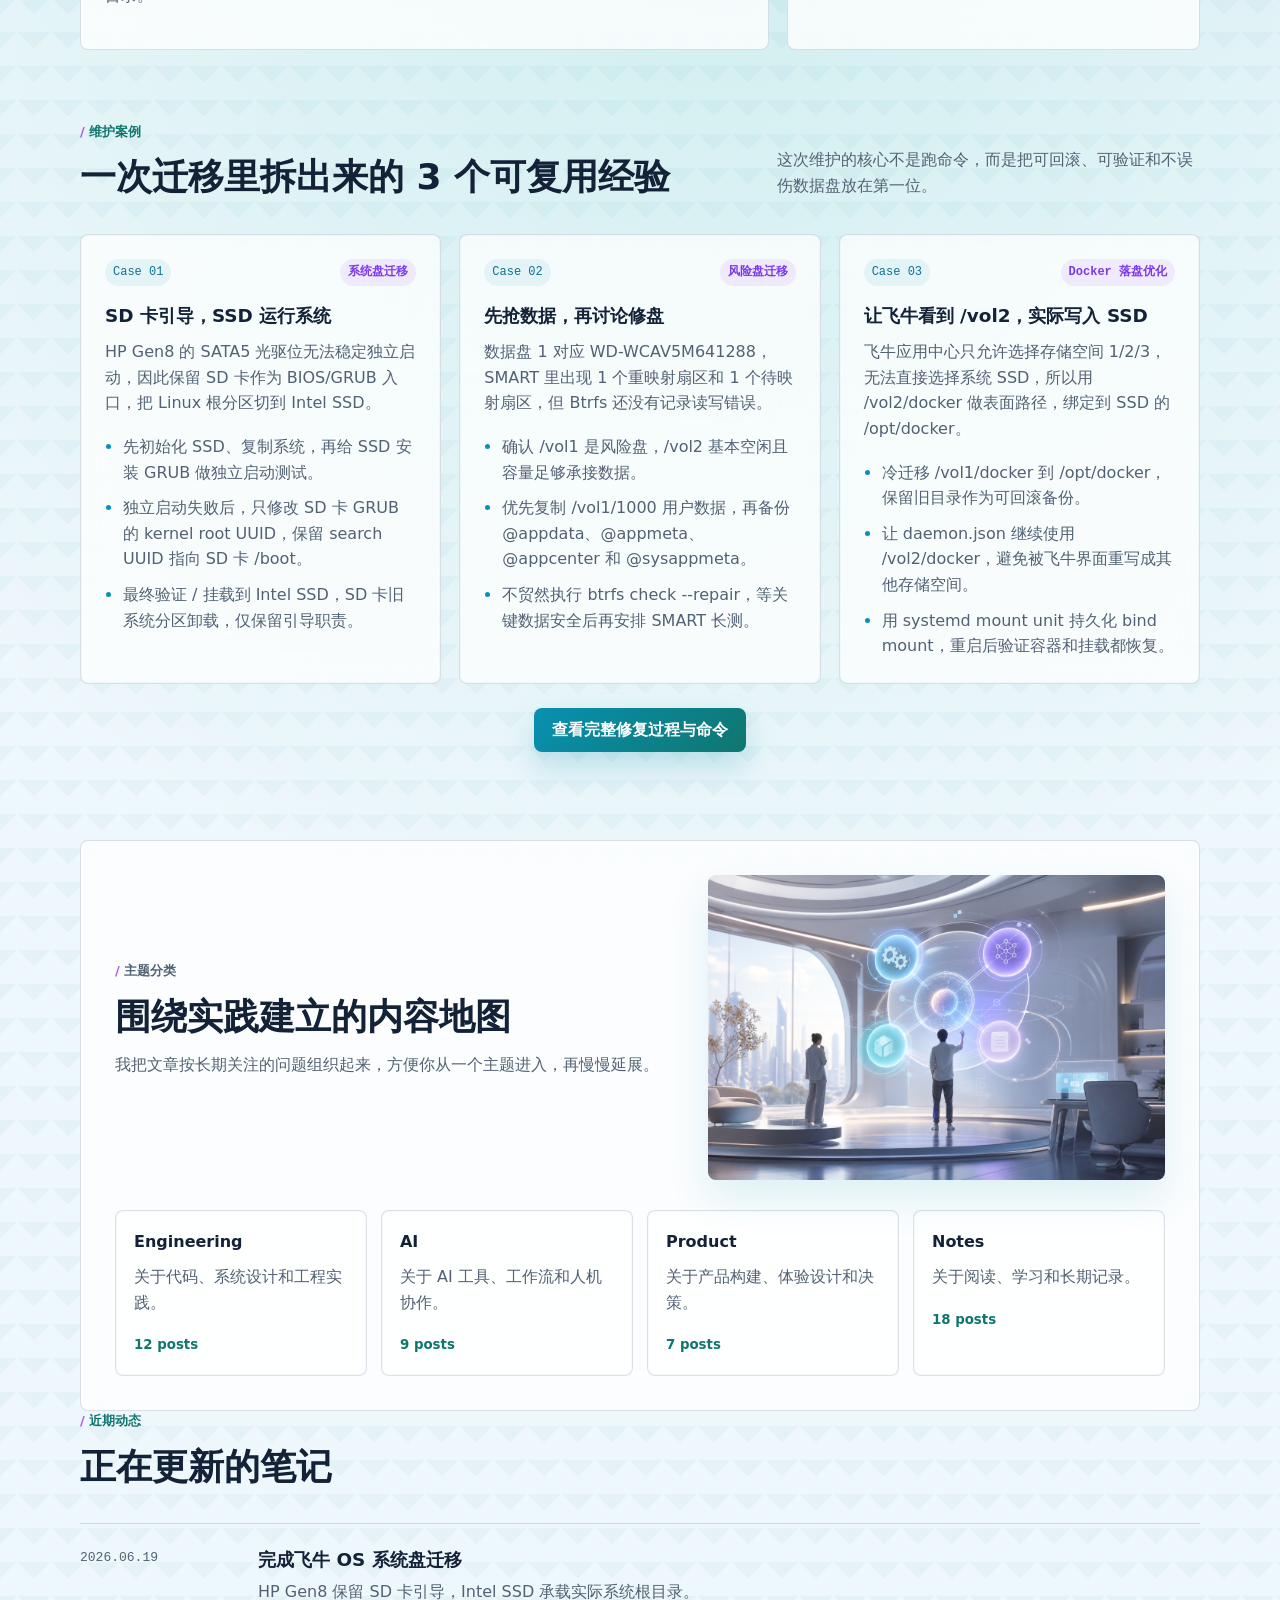
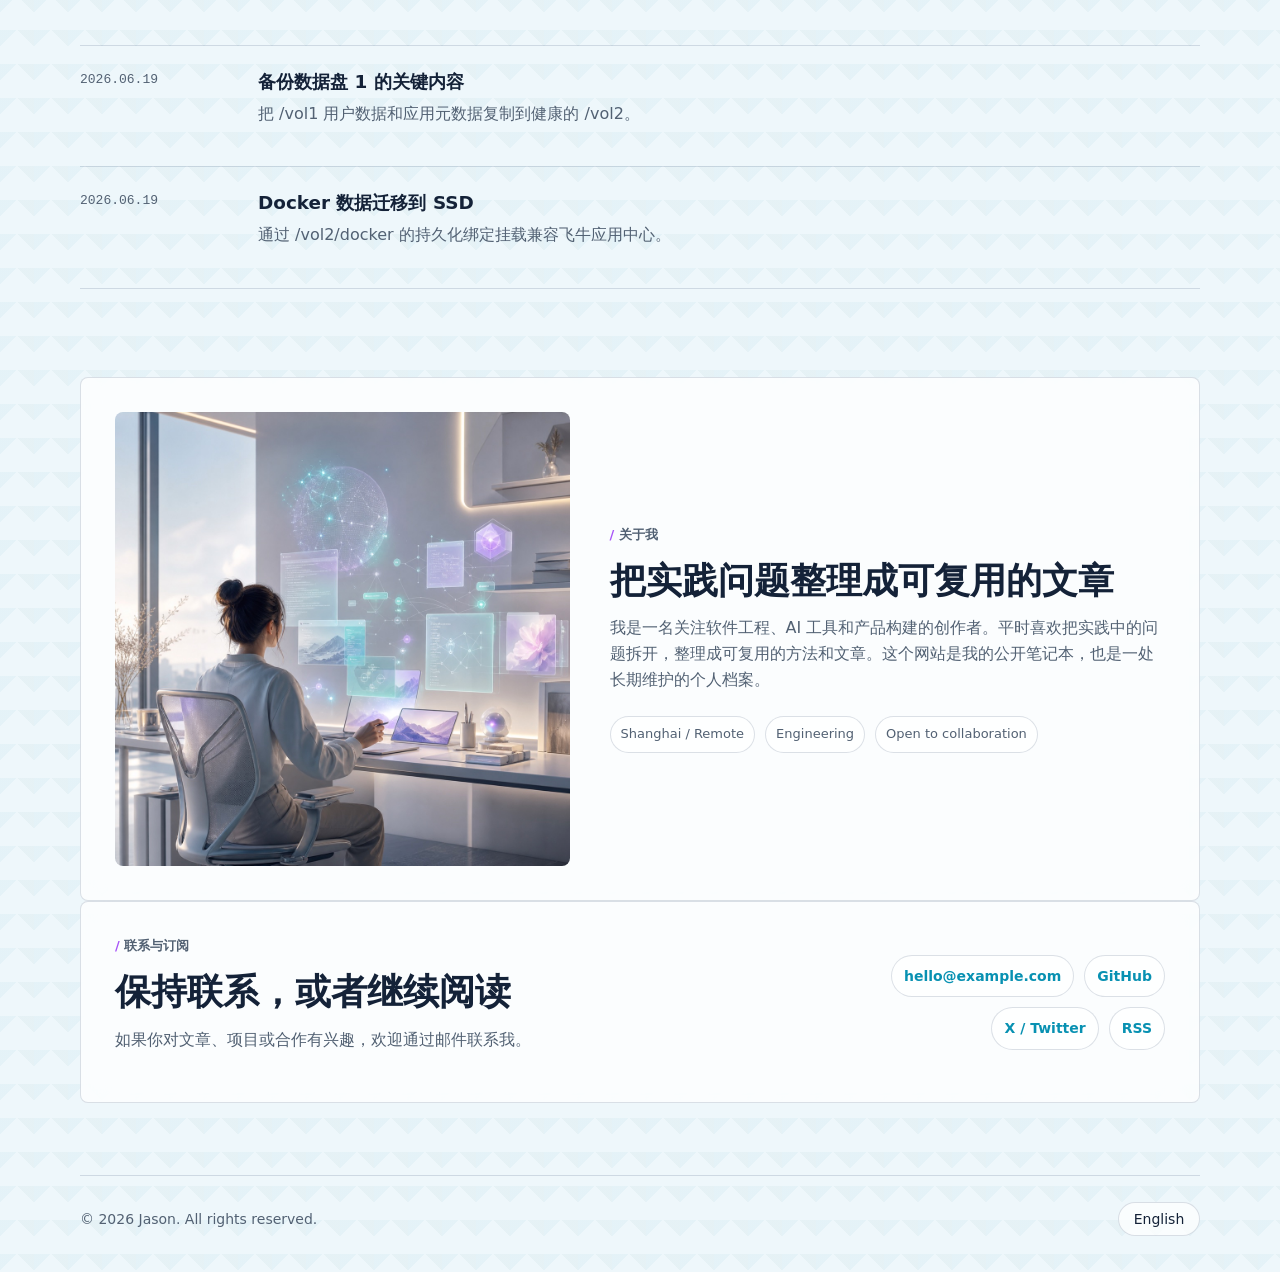
==== commit 3598e1cf: "Expand fnOS migration case study" ====
--- a/index.html
+++ b/index.html
@@ -166,6 +166,9 @@
             </ul>
           </article>
         </div>
+        <div class="case-actions">
+          <a class="button primary" href="fnos-migration-case.html">查看完整修复过程与命令</a>
+        </div>
       </section>
 
       <section class="topics section" id="projects">
--- a/styles.css
+++ b/styles.css
@@ -436,6 +436,138 @@
   color: var(--accent);
 }
 
+.case-actions {
+  display: flex;
+  justify-content: center;
+  margin-top: 24px;
+}
+
+.article-shell {
+  overflow-x: hidden;
+  padding: 64px 0 88px;
+}
+
+.article-hero,
+.article-section {
+  border: 1px solid var(--line);
+  border-radius: var(--radius);
+  background: rgba(255, 255, 255, 0.78);
+  backdrop-filter: blur(18px);
+}
+
+.article-hero {
+  padding: 42px;
+  margin-bottom: 24px;
+}
+
+.article-hero h1 {
+  max-width: 900px;
+}
+
+.article-hero p {
+  max-width: 860px;
+  color: var(--muted);
+}
+
+.article-meta {
+  display: flex;
+  flex-wrap: wrap;
+  gap: 8px;
+  margin-top: 24px;
+}
+
+.article-meta span,
+.result-grid strong {
+  padding: 4px 9px;
+  border-radius: 999px;
+  background: rgba(8, 145, 178, 0.08);
+  color: var(--accent-dark);
+  font-size: 12px;
+  font-weight: 800;
+}
+
+.article-section {
+  min-width: 0;
+  padding: 34px;
+  margin-bottom: 18px;
+}
+
+.article-section h2 {
+  margin-bottom: 18px;
+}
+
+.article-section h3 {
+  margin-top: 26px;
+}
+
+.article-section p,
+.article-section li {
+  color: var(--muted);
+}
+
+.article-section code {
+  font-family: "SFMono-Regular", Menlo, Consolas, monospace;
+  font-size: 0.92em;
+}
+
+.article-section p code,
+.article-section li code {
+  padding: 2px 5px;
+  border-radius: 6px;
+  background: rgba(8, 145, 178, 0.08);
+  color: var(--accent-dark);
+}
+
+.article-section pre {
+  overflow-x: auto;
+  max-width: 100%;
+  margin: 16px 0 20px;
+  padding: 18px;
+  border: 1px solid rgba(42, 67, 101, 0.18);
+  border-radius: 8px;
+  background: #102133;
+  color: #e6f6fb;
+  box-shadow: inset 0 0 0 1px rgba(255, 255, 255, 0.04);
+}
+
+.article-section pre code {
+  display: block;
+  min-width: 100%;
+  width: max-content;
+  color: inherit;
+  white-space: pre;
+}
+
+.result-grid,
+.script-grid {
+  display: grid;
+  grid-template-columns: repeat(2, minmax(0, 1fr));
+  gap: 14px;
+}
+
+.result-grid > div,
+.script-grid > div {
+  padding: 18px;
+  border: 1px solid var(--line);
+  border-radius: 8px;
+  background: rgba(255, 255, 255, 0.58);
+}
+
+.result-grid strong {
+  display: inline-flex;
+  margin-bottom: 10px;
+}
+
+.check-list {
+  display: grid;
+  gap: 10px;
+  padding-left: 20px;
+}
+
+.video-plan {
+  border-color: rgba(168, 85, 247, 0.2);
+}
+
 .topics {
   display: grid;
   grid-template-columns: 0.8fr 0.65fr;
@@ -621,6 +753,8 @@
   .featured-grid,
   .case-notes .section-heading.compact,
   .case-grid,
+  .result-grid,
+  .script-grid,
   .topics,
   .about,
   .contact {
@@ -688,6 +822,8 @@
 
   .post-content,
   .case-card,
+  .article-hero,
+  .article-section,
   .topics,
   .about,
   .contact {
